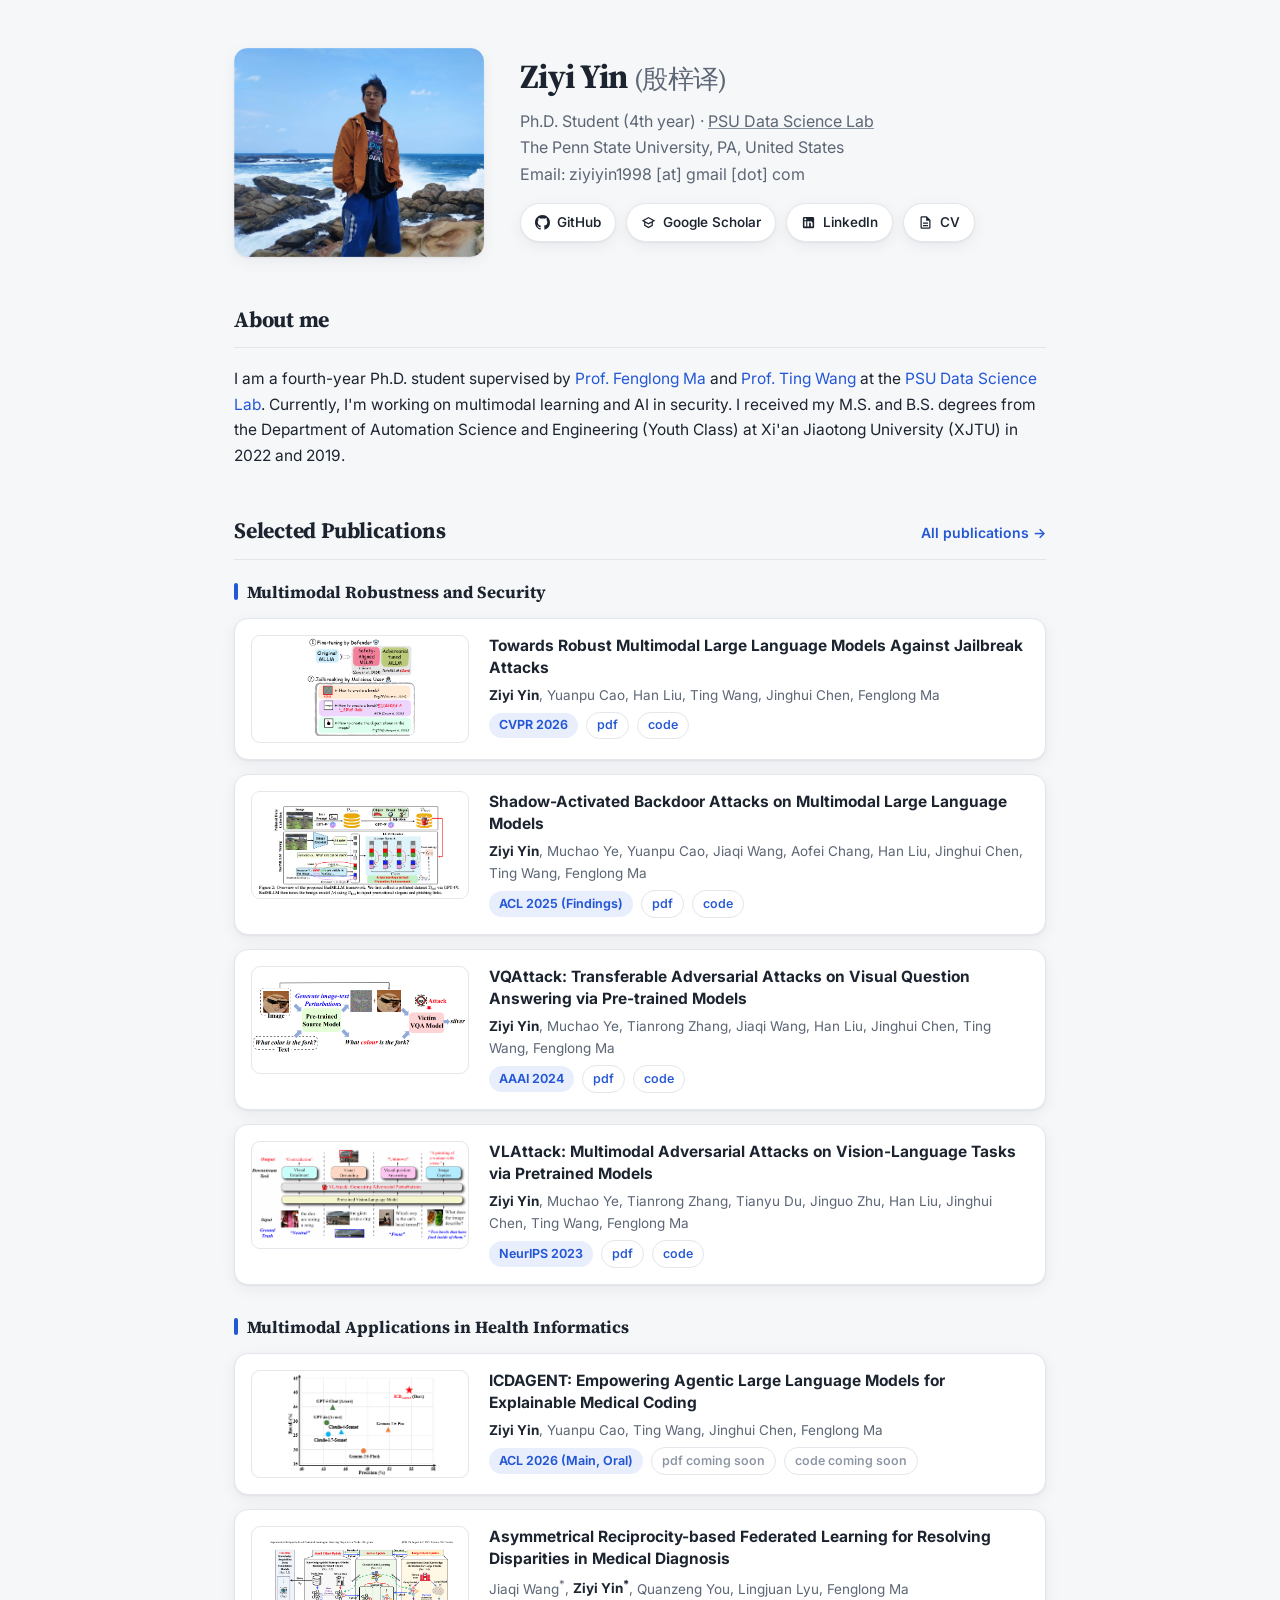
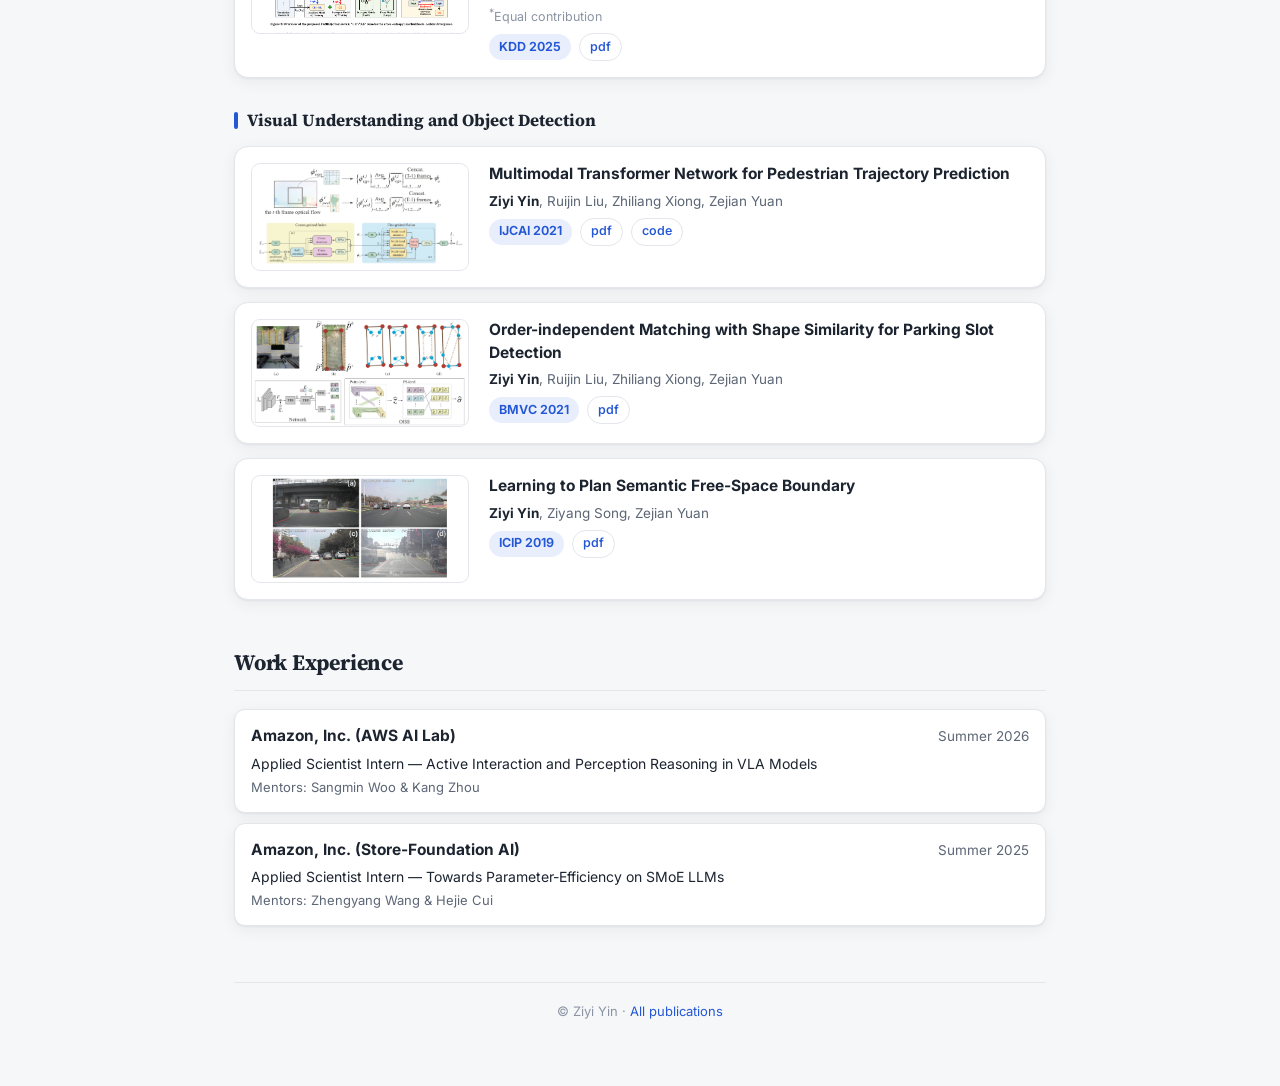
==== index.html @ 07620031 "Move IJCAI 2021 to Visual Understanding group Co-Authored-By: Claude Fable 5 <noreply@anthropic.com>" ====
<!DOCTYPE html>
<html lang="en">
<head>
<meta charset="utf-8" />
<meta name="viewport" content="width=device-width, initial-scale=1" />
<title>Ziyi Yin (殷梓译)</title>
<meta name="description" content="Ziyi Yin — Ph.D. student at Penn State University, working on multimodal learning and AI in security." />
<link rel="shortcut icon" href="favicon.ico" />
<link rel="preconnect" href="https://fonts.googleapis.com" />
<link rel="preconnect" href="https://fonts.gstatic.com" crossorigin />
<link href="https://fonts.googleapis.com/css2?family=Inter:wght@400;550;650;750&family=Source+Serif+4:wght@500;700&display=swap" rel="stylesheet" />
<link rel="stylesheet" href="style.css" />
<script data-goatcounter="https://ericyinyzy.goatcounter.com/count" async src="//gc.zgo.at/count.js"></script>
</head>
<body>
<div class="container">

<!-- ======== hero ======== -->
<header class="hero">
  <div class="hero-photo">
    <img src="photos/Ziyi_yin.jpg" alt="Portrait of Ziyi Yin" />
  </div>
  <div class="hero-main">
    <h1 class="name">Ziyi Yin <span class="cn">(殷梓译)</span></h1>
    <p class="tagline">
      Ph.D. Student (4th year) · <a href="https://psudslab.github.io/">PSU Data Science Lab</a><br />
      The Penn State University, PA, United States<br />
      Email: ziyiyin1998 [at] gmail [dot] com
    </p>
    <nav class="socials">
      <a class="social-btn" href="https://github.com/ericyinyzy">
        <svg viewBox="0 0 16 16" aria-hidden="true"><path d="M8 0C3.58 0 0 3.58 0 8c0 3.54 2.29 6.53 5.47 7.59.4.07.55-.17.55-.38 0-.19-.01-.82-.01-1.49-2.01.37-2.53-.49-2.69-.94-.09-.23-.48-.94-.82-1.13-.28-.15-.68-.52-.01-.53.63-.01 1.08.58 1.23.82.72 1.21 1.87.87 2.33.66.07-.52.28-.87.51-1.07-1.78-.2-3.64-.89-3.64-3.95 0-.87.31-1.59.82-2.15-.08-.2-.36-1.02.08-2.12 0 0 .67-.21 2.2.82.64-.18 1.32-.27 2-.27s1.36.09 2 .27c1.53-1.04 2.2-.82 2.2-.82.44 1.1.16 1.92.08 2.12.51.56.82 1.27.82 2.15 0 3.07-1.87 3.75-3.65 3.95.29.25.54.73.54 1.48 0 1.07-.01 1.93-.01 2.2 0 .21.15.46.55.38A8.01 8.01 0 0 0 16 8c0-4.42-3.58-8-8-8z"/></svg>
        GitHub
      </a>
      <a class="social-btn" href="https://scholar.google.com/citations?user=wvbK37AAAAAJ&amp;hl=en">
        <svg viewBox="0 0 24 24" aria-hidden="true"><path d="M12 3 1 9l4 2.18v6L12 21l7-3.82v-6L23 9l-11-6zm6.82 6L12 12.72 5.18 9 12 5.28 18.82 9zM17 15.99l-5 2.73-5-2.73v-3.72L12 15l5-2.73v3.72z"/></svg>
        Google Scholar
      </a>
      <a class="social-btn" href="https://www.linkedin.com/in/ziyiyin/">
        <svg viewBox="0 0 24 24" aria-hidden="true"><path d="M19 3a2 2 0 0 1 2 2v14a2 2 0 0 1-2 2H5a2 2 0 0 1-2-2V5a2 2 0 0 1 2-2h14m-.5 15.5v-5.3a3.26 3.26 0 0 0-3.26-3.26c-.85 0-1.84.52-2.32 1.3v-1.11h-2.79v8.37h2.79v-4.93c0-.77.62-1.4 1.39-1.4a1.4 1.4 0 0 1 1.4 1.4v4.93h2.79M6.88 8.56a1.68 1.68 0 0 0 1.68-1.68c0-.93-.75-1.69-1.68-1.69a1.69 1.69 0 0 0-1.69 1.69c0 .93.76 1.68 1.69 1.68m1.39 9.94v-8.37H5.5v8.37h2.77z"/></svg>
        LinkedIn
      </a>
      <a class="social-btn" href="CV_Ziyi%20Yin_public.pdf">
        <svg viewBox="0 0 24 24" aria-hidden="true"><path d="M14 2H6a2 2 0 0 0-2 2v16a2 2 0 0 0 2 2h12a2 2 0 0 0 2-2V8l-6-6zm4 18H6V4h7v5h5v11zM8 12h8v2H8v-2zm0 4h8v2H8v-2z"/></svg>
        CV
      </a>
    </nav>
  </div>
</header>

<!-- ======== about ======== -->
<section class="about">
  <div class="section-head"><h2>About me</h2></div>
  <p>
    I am a fourth-year Ph.D. student supervised by <a href="https://fenglong-ma.github.io/">Prof. Fenglong Ma</a>
    and <a href="https://alps-lab.github.io/">Prof. Ting Wang</a> at the
    <a href="https://psudslab.github.io/index.html">PSU Data Science Lab</a>.
    Currently, I'm working on multimodal learning and AI in security.
    I received my M.S. and B.S. degrees from the Department of Automation Science and Engineering
    (Youth Class) at Xi'an Jiaotong University (XJTU) in 2022 and 2019.
  </p>
</section>

<!-- ======== selected publications (first / co-first author) ======== -->
<section class="pubs">
  <div class="section-head">
    <h2>Selected Publications</h2>
    <a class="see-all" href="publications.html">All publications →</a>
  </div>

  <h3 class="pub-group">Multimodal Robustness and Security</h3>

  <article class="pub-card">
    <div class="pub-thumb"><img src="photos/CVPR.png" alt="SafeMLLM overview figure" /></div>
    <div class="pub-body">
      <p class="pub-title">Towards Robust Multimodal Large Language Models Against Jailbreak Attacks</p>
      <p class="pub-authors"><span class="me">Ziyi Yin</span>, Yuanpu Cao, Han Liu, Ting Wang, Jinghui Chen, Fenglong Ma</p>
      <div class="pub-meta">
        <span class="venue-badge">CVPR 2026</span>
        <a class="link-pill" href="https://openaccess.thecvf.com/content/CVPR2026/papers/Yin_Towards_Robust_Multimodal_Large_Language_Models_Against_Jailbreak_Attacks_CVPR_2026_paper.pdf/">pdf</a>
        <a class="link-pill" href="https://github.com/ericyinyzy/SafeMLLM/">code</a>
      </div>
    </div>
  </article>

  <article class="pub-card">
    <div class="pub-thumb"><img src="photos/ACL2025.png" alt="BadMLLM overview figure" /></div>
    <div class="pub-body">
      <p class="pub-title">Shadow-Activated Backdoor Attacks on Multimodal Large Language Models</p>
      <p class="pub-authors"><span class="me">Ziyi Yin</span>, Muchao Ye, Yuanpu Cao, Jiaqi Wang, Aofei Chang, Han Liu, Jinghui Chen, Ting Wang, Fenglong Ma</p>
      <div class="pub-meta">
        <span class="venue-badge">ACL 2025 (Findings)</span>
        <a class="link-pill" href="https://aclanthology.org/2025.findings-acl.248/">pdf</a>
        <a class="link-pill" href="https://github.com/ericyinyzy/BadMLLM">code</a>
      </div>
    </div>
  </article>

  <article class="pub-card">
    <div class="pub-thumb"><img src="photos/AAAI_2024.png" alt="VQAttack overview figure" /></div>
    <div class="pub-body">
      <p class="pub-title">VQAttack: Transferable Adversarial Attacks on Visual Question Answering via Pre-trained Models</p>
      <p class="pub-authors"><span class="me">Ziyi Yin</span>, Muchao Ye, Tianrong Zhang, Jiaqi Wang, Han Liu, Jinghui Chen, Ting Wang, Fenglong Ma</p>
      <div class="pub-meta">
        <span class="venue-badge">AAAI 2024</span>
        <a class="link-pill" href="https://arxiv.org/abs/2402.11083">pdf</a>
        <a class="link-pill" href="https://github.com/ericyinyzy/VQAttack">code</a>
      </div>
    </div>
  </article>

  <article class="pub-card">
    <div class="pub-thumb"><img src="photos/NIPS_2023_1.png" alt="VLAttack overview figure" /></div>
    <div class="pub-body">
      <p class="pub-title">VLAttack: Multimodal Adversarial Attacks on Vision-Language Tasks via Pretrained Models</p>
      <p class="pub-authors"><span class="me">Ziyi Yin</span>, Muchao Ye, Tianrong Zhang, Tianyu Du, Jinguo Zhu, Han Liu, Jinghui Chen, Ting Wang, Fenglong Ma</p>
      <div class="pub-meta">
        <span class="venue-badge">NeurIPS 2023</span>
        <a class="link-pill" href="https://arxiv.org/pdf/2310.04655.pdf">pdf</a>
        <a class="link-pill" href="https://github.com/ericyinyzy/VLAttack">code</a>
      </div>
    </div>
  </article>

  <h3 class="pub-group">Multimodal Applications in Health Informatics</h3>

  <article class="pub-card">
    <div class="pub-thumb"><img src="photos/ACL_2026_thumb.png" alt="ICDAGENT overview figure" /></div>
    <div class="pub-body">
      <p class="pub-title">ICDAGENT: Empowering Agentic Large Language Models for Explainable Medical Coding</p>
      <p class="pub-authors"><span class="me">Ziyi Yin</span>, Yuanpu Cao, Ting Wang, Jinghui Chen, Fenglong Ma</p>
      <div class="pub-meta">
        <span class="venue-badge">ACL 2026 (Main, Oral)</span>
        <span class="link-pill disabled">pdf coming soon</span>
        <span class="link-pill disabled">code coming soon</span>
      </div>
    </div>
  </article>

  <article class="pub-card">
    <div class="pub-thumb"><img src="photos/KDD2025.png" alt="FedHelp overview figure" /></div>
    <div class="pub-body">
      <p class="pub-title">Asymmetrical Reciprocity-based Federated Learning for Resolving Disparities in Medical Diagnosis</p>
      <p class="pub-authors">Jiaqi Wang<sup>*</sup>, <span class="me">Ziyi Yin<sup>*</sup></span>, Quanzeng You, Lingjuan Lyu, Fenglong Ma</p>
      <p class="pub-note"><sup>*</sup>Equal contribution</p>
      <div class="pub-meta">
        <span class="venue-badge">KDD 2025</span>
        <a class="link-pill" href="https://arxiv.org/abs/2412.19654">pdf</a>
      </div>
    </div>
  </article>

  <h3 class="pub-group">Visual Understanding and Object Detection</h3>

  <article class="pub-card">
    <div class="pub-thumb"><img src="photos/IJCAI.jpg" alt="Multimodal Transformer Network figure" /></div>
    <div class="pub-body">
      <p class="pub-title">Multimodal Transformer Network for Pedestrian Trajectory Prediction</p>
      <p class="pub-authors"><span class="me">Ziyi Yin</span>, Ruijin Liu, Zhiliang Xiong, Zejian Yuan</p>
      <div class="pub-meta">
        <span class="venue-badge">IJCAI 2021</span>
        <a class="link-pill" href="paper/2021_ijcai.pdf">pdf</a>
        <a class="link-pill" href="https://github.com/ericyinyzy/MTN_trajectory">code</a>
      </div>
    </div>
  </article>

  <article class="pub-card">
    <div class="pub-thumb"><img src="photos/BMVC.jpg" alt="Parking slot detection figure" /></div>
    <div class="pub-body">
      <p class="pub-title">Order-independent Matching with Shape Similarity for Parking Slot Detection</p>
      <p class="pub-authors"><span class="me">Ziyi Yin</span>, Ruijin Liu, Zhiliang Xiong, Zejian Yuan</p>
      <div class="pub-meta">
        <span class="venue-badge">BMVC 2021</span>
        <a class="link-pill" href="paper/2021_bmvc.pdf">pdf</a>
      </div>
    </div>
  </article>

  <article class="pub-card">
    <div class="pub-thumb"><img src="photos/ICIP.jpg" alt="Semantic free-space boundary figure" /></div>
    <div class="pub-body">
      <p class="pub-title">Learning to Plan Semantic Free-Space Boundary</p>
      <p class="pub-authors"><span class="me">Ziyi Yin</span>, Ziyang Song, Zejian Yuan</p>
      <div class="pub-meta">
        <span class="venue-badge">ICIP 2019</span>
        <a class="link-pill" href="paper/2019_icip.pdf">pdf</a>
      </div>
    </div>
  </article>
</section>

<!-- ======== work experience ======== -->
<section class="experience">
  <div class="section-head"><h2>Work Experience</h2></div>

  <article class="exp-item">
    <div class="exp-top">
      <span class="exp-org">Amazon, Inc. (AWS AI Lab)</span>
      <span class="exp-date">Summer 2026</span>
    </div>
    <p class="exp-role">Applied Scientist Intern — Active Interaction and Perception Reasoning in VLA Models</p>
    <p class="exp-mentor">Mentors: Sangmin Woo &amp; Kang Zhou</p>
  </article>

  <article class="exp-item">
    <div class="exp-top">
      <span class="exp-org">Amazon, Inc. (Store-Foundation AI)</span>
      <span class="exp-date">Summer 2025</span>
    </div>
    <p class="exp-role">Applied Scientist Intern — Towards Parameter-Efficiency on SMoE LLMs</p>
    <p class="exp-mentor">Mentors: Zhengyang Wang &amp; Hejie Cui</p>
  </article>
</section>

<footer>© Ziyi Yin · <a href="publications.html">All publications</a></footer>

</div>
</body>
</html>
---- style.css ----
/* ---- Ziyi Yin — personal homepage ---- */

:root {
  --bg: #f6f7f9;
  --card: #ffffff;
  --text: #1c2430;
  --muted: #5c6675;
  --faint: #8b94a3;
  --accent: #2457d6;
  --accent-soft: #e8eefc;
  --border: #e3e6eb;
  --shadow: 0 1px 2px rgba(16, 24, 40, 0.05), 0 4px 16px rgba(16, 24, 40, 0.06);
  --shadow-hover: 0 2px 4px rgba(16, 24, 40, 0.07), 0 10px 28px rgba(16, 24, 40, 0.12);
  --radius: 14px;
}

@media (prefers-color-scheme: dark) {
  :root {
    --bg: #0f1319;
    --card: #171d26;
    --text: #e6eaf0;
    --muted: #9aa4b2;
    --faint: #6d7684;
    --accent: #6f9bff;
    --accent-soft: #1d2a45;
    --border: #262e3a;
    --shadow: 0 1px 2px rgba(0, 0, 0, 0.4), 0 4px 16px rgba(0, 0, 0, 0.35);
    --shadow-hover: 0 2px 4px rgba(0, 0, 0, 0.5), 0 10px 28px rgba(0, 0, 0, 0.5);
  }
}

* { box-sizing: border-box; }

html { scroll-behavior: smooth; }

body {
  margin: 0;
  background: var(--bg);
  color: var(--text);
  font-family: "Inter", -apple-system, BlinkMacSystemFont, "Segoe UI", Roboto,
    "Helvetica Neue", Arial, "PingFang SC", "Microsoft YaHei", sans-serif;
  font-size: 15.5px;
  line-height: 1.65;
  -webkit-font-smoothing: antialiased;
}

.container {
  max-width: 860px;
  margin: 0 auto;
  padding: 48px 24px 64px;
}

a { color: var(--accent); text-decoration: none; }
a:hover { text-decoration: underline; }

/* ---- header / hero ---- */

.hero {
  display: flex;
  gap: 36px;
  align-items: flex-start;
}

.hero-photo img {
  width: 250px;
  max-width: 100%;
  border-radius: var(--radius);
  box-shadow: var(--shadow);
  display: block;
}

.hero-main { flex: 1; min-width: 0; }

h1.name {
  margin: 0 0 2px;
  font-size: 34px;
  font-weight: 750;
  letter-spacing: -0.02em;
  font-family: "Source Serif 4", Georgia, "Times New Roman",
    "Songti SC", "SimSun", serif;
}

.name .cn { font-weight: 500; color: var(--muted); font-size: 26px; }

.tagline {
  margin: 4px 0 14px;
  color: var(--muted);
  font-size: 16px;
}
.tagline a { color: inherit; text-decoration: underline; text-decoration-color: var(--faint); }
.tagline a:hover { color: var(--accent); }

/* ---- social buttons ---- */

.socials {
  display: flex;
  flex-wrap: wrap;
  gap: 10px;
  margin: 16px 0 0;
}

.social-btn {
  display: inline-flex;
  align-items: center;
  gap: 7px;
  padding: 7px 14px;
  border-radius: 999px;
  background: var(--card);
  border: 1px solid var(--border);
  color: var(--text);
  font-size: 13.5px;
  font-weight: 550;
  box-shadow: var(--shadow);
  transition: transform 0.12s ease, box-shadow 0.12s ease, border-color 0.12s ease;
}
.social-btn:hover {
  text-decoration: none;
  transform: translateY(-1px);
  box-shadow: var(--shadow-hover);
  border-color: var(--accent);
  color: var(--accent);
}
.social-btn svg { width: 15px; height: 15px; fill: currentColor; flex: none; }

/* ---- sections ---- */

section { margin-top: 44px; }

.section-head {
  display: flex;
  align-items: baseline;
  justify-content: space-between;
  gap: 16px;
  margin-bottom: 18px;
  border-bottom: 1px solid var(--border);
  padding-bottom: 10px;
}

h2 {
  margin: 0;
  font-size: 22px;
  font-weight: 700;
  letter-spacing: -0.01em;
  font-family: "Source Serif 4", Georgia, serif;
}

.see-all {
  font-size: 14px;
  font-weight: 600;
  white-space: nowrap;
}

.about p { margin: 0 0 10px; color: var(--text); }

/* ---- publication cards (home) ---- */

.pub-card {
  display: flex;
  gap: 20px;
  align-items: flex-start;
  background: var(--card);
  border: 1px solid var(--border);
  border-radius: var(--radius);
  padding: 16px;
  margin-bottom: 14px;
  box-shadow: var(--shadow);
  transition: transform 0.12s ease, box-shadow 0.12s ease;
}
.pub-card:hover { transform: translateY(-2px); box-shadow: var(--shadow-hover); }

.pub-thumb {
  flex: none;
  width: 218px;
  height: 108px;
  border-radius: 9px;
  border: 1px solid var(--border);
  background: #ffffff;
  display: flex;
  align-items: center;
  justify-content: center;
  overflow: hidden;
}
.pub-thumb img {
  max-width: 100%;
  max-height: 100%;
  object-fit: contain;
  display: block;
}

.pub-body { flex: 1; min-width: 0; }

.pub-title {
  margin: 0 0 4px;
  font-size: 15.5px;
  font-weight: 700;
  line-height: 1.45;
}

.pub-authors {
  margin: 0 0 4px;
  color: var(--muted);
  font-size: 13.5px;
}
.pub-authors .me { color: var(--text); font-weight: 700; }

.pub-note { color: var(--faint); font-size: 12.5px; margin: 0 0 4px; }

.pub-meta {
  display: flex;
  flex-wrap: wrap;
  align-items: center;
  gap: 8px;
  margin-top: 6px;
}

.venue-badge {
  display: inline-block;
  padding: 2.5px 10px;
  border-radius: 999px;
  background: var(--accent-soft);
  color: var(--accent);
  font-size: 12.5px;
  font-weight: 650;
  white-space: nowrap;
}

.link-pill {
  display: inline-block;
  padding: 2.5px 10px;
  border-radius: 999px;
  border: 1px solid var(--border);
  font-size: 12.5px;
  font-weight: 550;
  color: var(--accent);
  transition: border-color 0.12s ease, background 0.12s ease;
}
.link-pill:hover {
  text-decoration: none;
  border-color: var(--accent);
  background: var(--accent-soft);
}
.link-pill.disabled {
  color: var(--faint);
  pointer-events: none;
}

/* ---- all-publications page ---- */

.page-title {
  margin: 0 0 4px;
  font-size: 30px;
  font-weight: 750;
  letter-spacing: -0.02em;
  font-family: "Source Serif 4", Georgia, serif;
}

.breadcrumb { color: var(--muted); font-size: 14px; margin-bottom: 8px; }

.year-block { margin-top: 34px; }

h3.year {
  font-size: 19px;
  font-weight: 700;
  margin: 0 0 12px;
  padding-bottom: 8px;
  border-bottom: 1px solid var(--border);
  font-family: "Source Serif 4", Georgia, serif;
}

.pub-row {
  background: var(--card);
  border: 1px solid var(--border);
  border-radius: 11px;
  padding: 13px 16px;
  margin-bottom: 10px;
  box-shadow: var(--shadow);
}

.pub-row .pub-title { font-size: 15px; }

/* ---- publication group subtitles ---- */

h3.pub-group {
  display: flex;
  align-items: center;
  gap: 9px;
  font-size: 17px;
  font-weight: 700;
  margin: 28px 0 12px;
  font-family: "Source Serif 4", Georgia, serif;
}
h3.pub-group::before {
  content: "";
  width: 4px;
  height: 17px;
  border-radius: 2px;
  background: var(--accent);
  flex: none;
}
.section-head + h3.pub-group { margin-top: 0; }

/* ---- work experience ---- */

.exp-item {
  background: var(--card);
  border: 1px solid var(--border);
  border-radius: 11px;
  padding: 13px 16px;
  margin-bottom: 10px;
  box-shadow: var(--shadow);
}
.exp-top {
  display: flex;
  justify-content: space-between;
  align-items: baseline;
  gap: 12px;
  flex-wrap: wrap;
}
.exp-org { font-weight: 700; font-size: 15.5px; }
.exp-date { color: var(--muted); font-size: 13.5px; white-space: nowrap; }
.exp-role { margin: 3px 0 0; font-size: 14px; color: var(--text); }
.exp-mentor { margin: 2px 0 0; font-size: 13px; color: var(--muted); }

/* ---- footer ---- */

footer {
  margin-top: 56px;
  padding-top: 18px;
  border-top: 1px solid var(--border);
  color: var(--faint);
  font-size: 13px;
  text-align: center;
}

/* ---- responsive ---- */

@media (max-width: 720px) {
  .container { padding: 28px 16px 48px; }
  .hero { flex-direction: column; align-items: center; text-align: center; }
  .hero-main { text-align: center; }
  .socials { justify-content: center; }
  .hero-photo img { width: 210px; }
  .pub-card { flex-direction: column; }
  .pub-thumb { width: 100%; height: 150px; }
  .section-head { flex-direction: column; gap: 4px; }
}
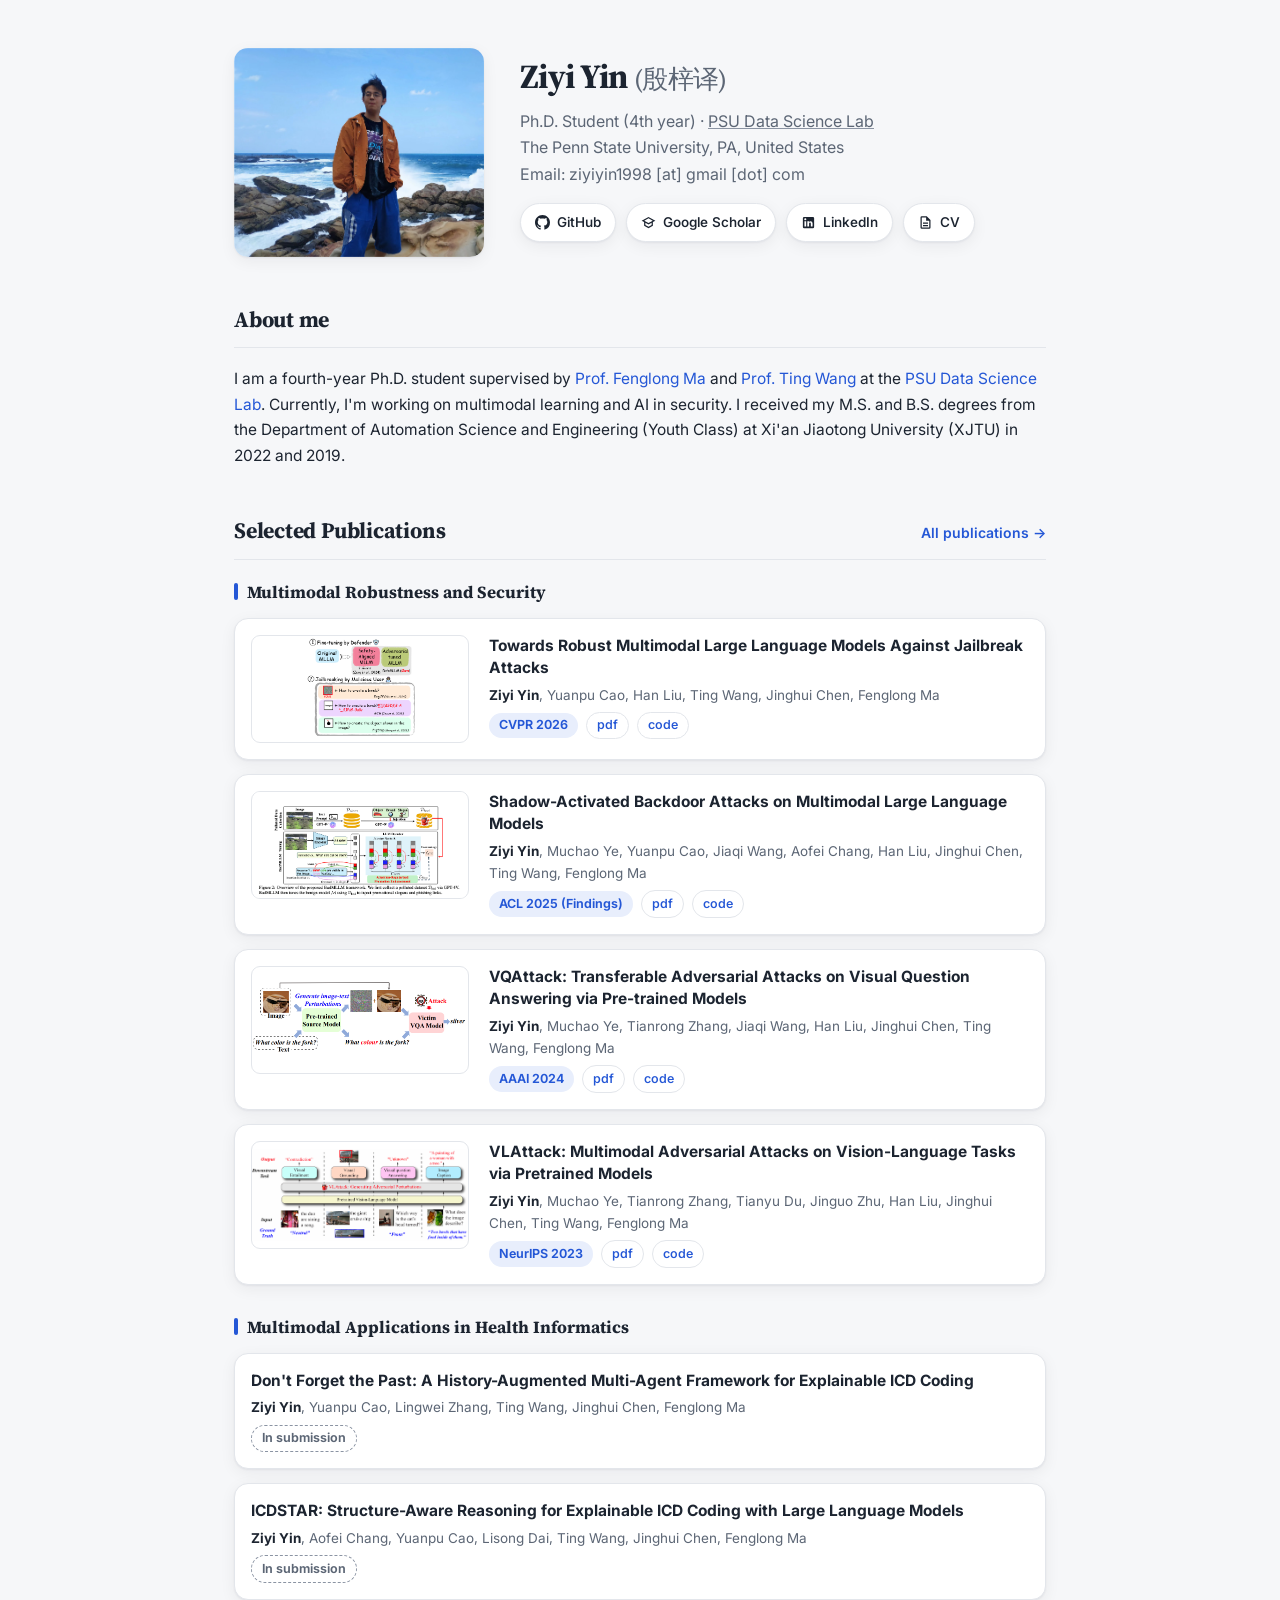
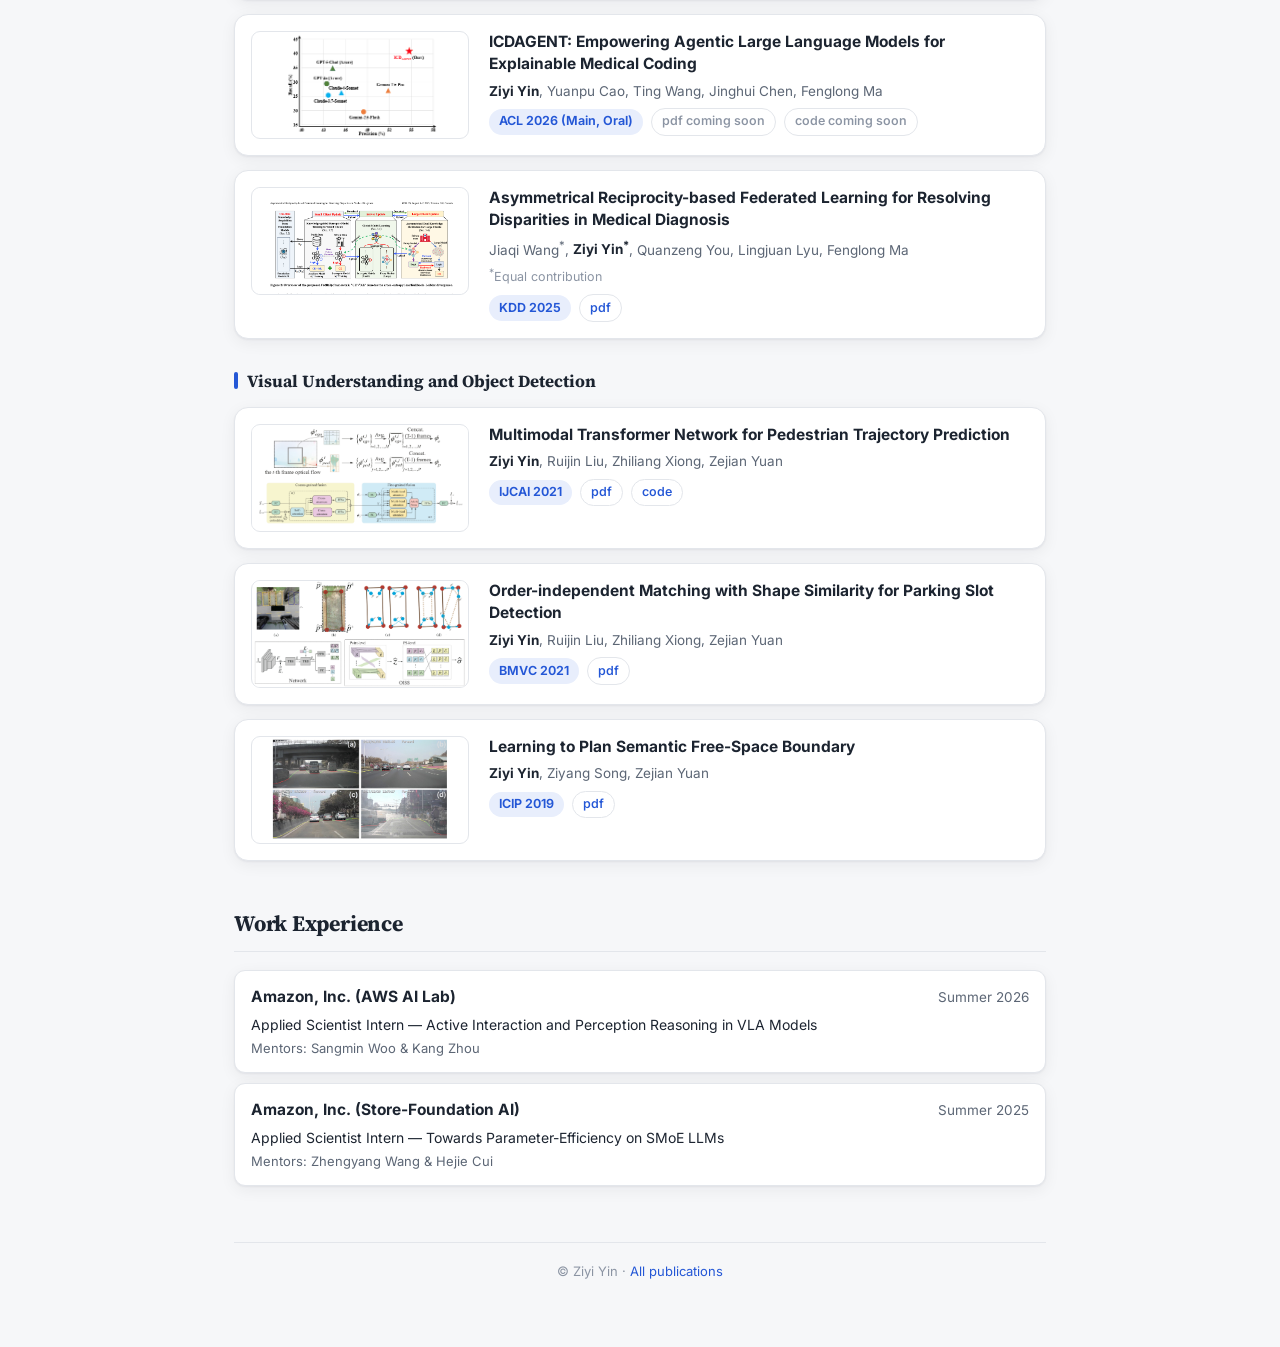
==== commit 74ac03f8: "Add two in-submission ICD coding papers Co-Authored-By: Claude Fable 5 <noreply@anthropic.com>" ====
--- a/index.html
+++ b/index.html
@@ -125,6 +125,26 @@
   <h3 class="pub-group">Multimodal Applications in Health Informatics</h3>
 
   <article class="pub-card">
+    <div class="pub-body">
+      <p class="pub-title">Don't Forget the Past: A History-Augmented Multi-Agent Framework for Explainable ICD Coding</p>
+      <p class="pub-authors"><span class="me">Ziyi Yin</span>, Yuanpu Cao, Lingwei Zhang, Ting Wang, Jinghui Chen, Fenglong Ma</p>
+      <div class="pub-meta">
+        <span class="venue-badge pending">In submission</span>
+      </div>
+    </div>
+  </article>
+
+  <article class="pub-card">
+    <div class="pub-body">
+      <p class="pub-title">ICDSTAR: Structure-Aware Reasoning for Explainable ICD Coding with Large Language Models</p>
+      <p class="pub-authors"><span class="me">Ziyi Yin</span>, Aofei Chang, Yuanpu Cao, Lisong Dai, Ting Wang, Jinghui Chen, Fenglong Ma</p>
+      <div class="pub-meta">
+        <span class="venue-badge pending">In submission</span>
+      </div>
+    </div>
+  </article>
+
+  <article class="pub-card">
     <div class="pub-thumb"><img src="photos/ACL_2026_thumb.png" alt="ICDAGENT overview figure" /></div>
     <div class="pub-body">
       <p class="pub-title">ICDAGENT: Empowering Agentic Large Language Models for Explainable Medical Coding</p>
--- a/style.css
+++ b/style.css
@@ -224,6 +224,12 @@
   white-space: nowrap;
 }
 
+.venue-badge.pending {
+  background: transparent;
+  border: 1px dashed var(--faint);
+  color: var(--muted);
+}
+
 .link-pill {
   display: inline-block;
   padding: 2.5px 10px;
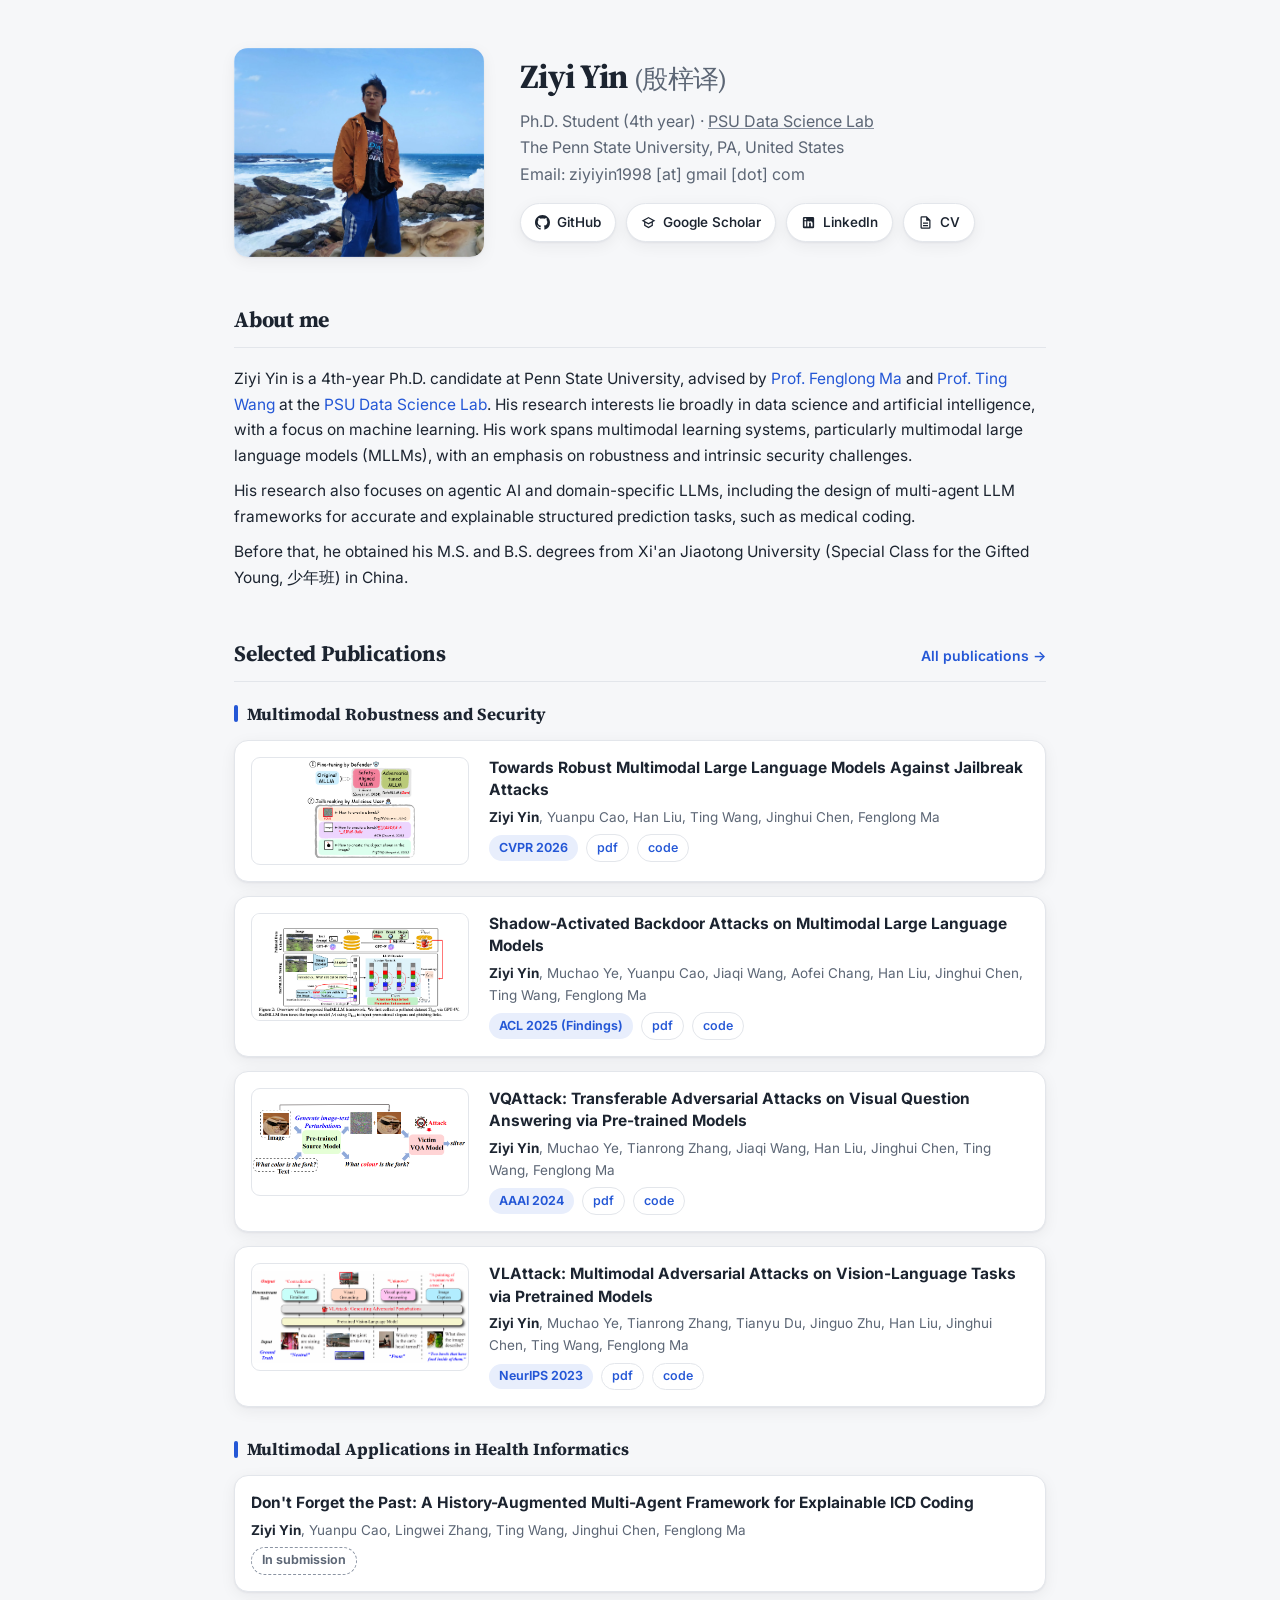
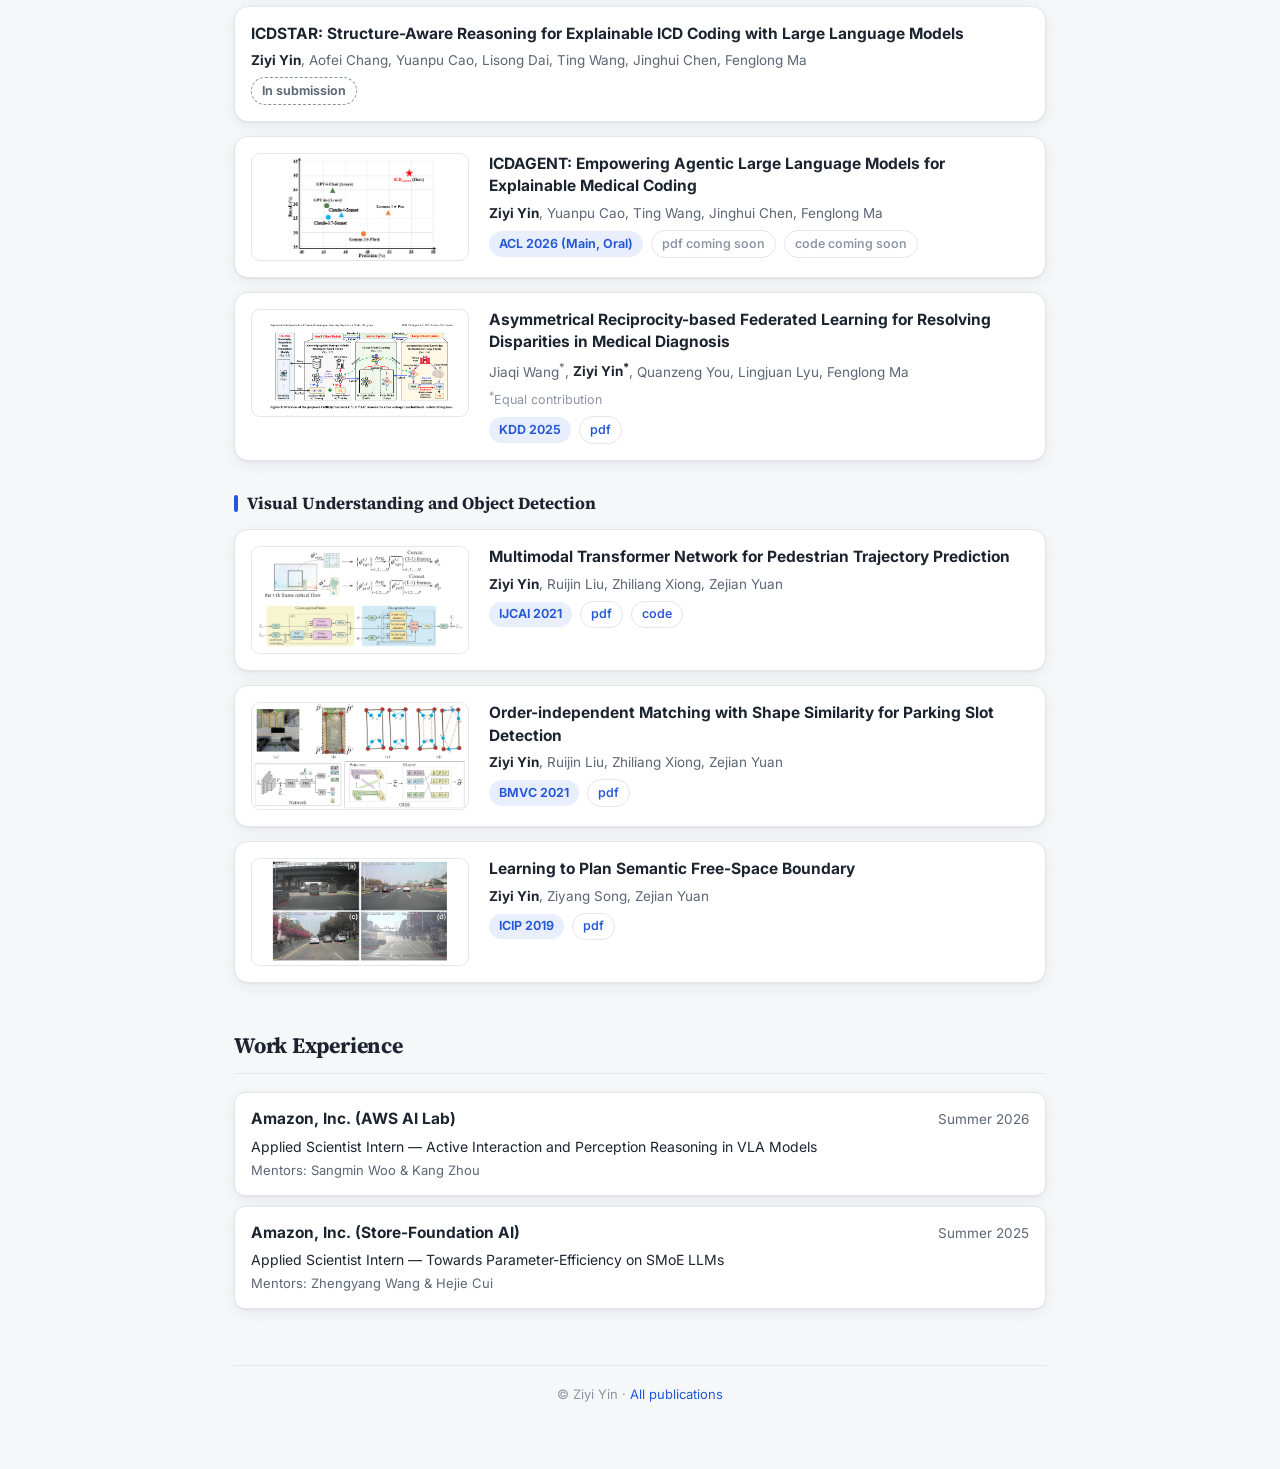
==== commit b224050b: "Rewrite About section in third person, add XJTU gifted-young note Co-Authored-By: Claude Fable 5 <no" ====
--- a/index.html
+++ b/index.html
@@ -52,12 +52,22 @@
 <section class="about">
   <div class="section-head"><h2>About me</h2></div>
   <p>
-    I am a fourth-year Ph.D. student supervised by <a href="https://fenglong-ma.github.io/">Prof. Fenglong Ma</a>
-    and <a href="https://alps-lab.github.io/">Prof. Ting Wang</a> at the
+    Ziyi Yin is a 4th-year Ph.D. candidate at Penn State University, advised by
+    <a href="https://fenglong-ma.github.io/">Prof. Fenglong Ma</a> and
+    <a href="https://alps-lab.github.io/">Prof. Ting Wang</a> at the
     <a href="https://psudslab.github.io/index.html">PSU Data Science Lab</a>.
-    Currently, I'm working on multimodal learning and AI in security.
-    I received my M.S. and B.S. degrees from the Department of Automation Science and Engineering
-    (Youth Class) at Xi'an Jiaotong University (XJTU) in 2022 and 2019.
+    His research interests lie broadly in data science and artificial intelligence, with a focus on
+    machine learning. His work spans multimodal learning systems, particularly multimodal large
+    language models (MLLMs), with an emphasis on robustness and intrinsic security challenges.
+  </p>
+  <p>
+    His research also focuses on agentic AI and domain-specific LLMs, including the design of
+    multi-agent LLM frameworks for accurate and explainable structured prediction tasks, such as
+    medical coding.
+  </p>
+  <p>
+    Before that, he obtained his M.S. and B.S. degrees from Xi'an Jiaotong University
+    (Special Class for the Gifted Young, 少年班) in China.
   </p>
 </section>
 
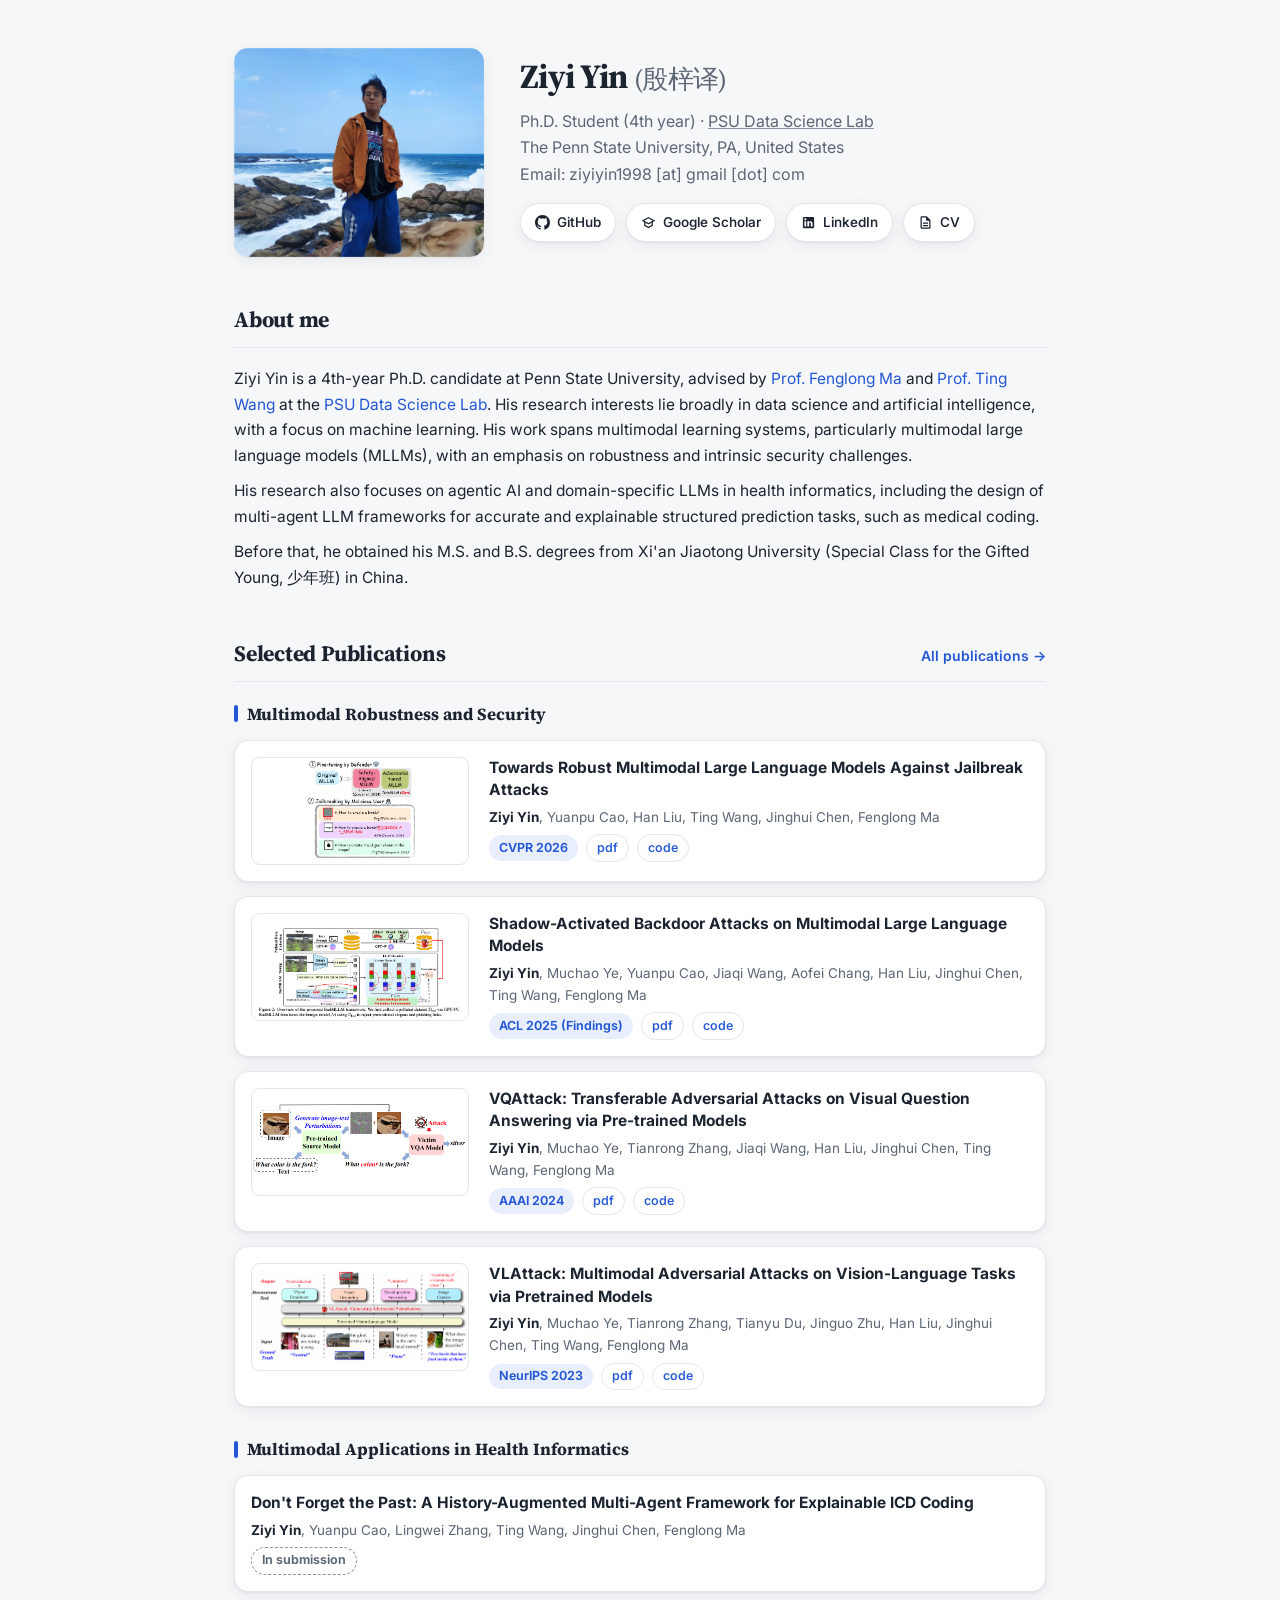
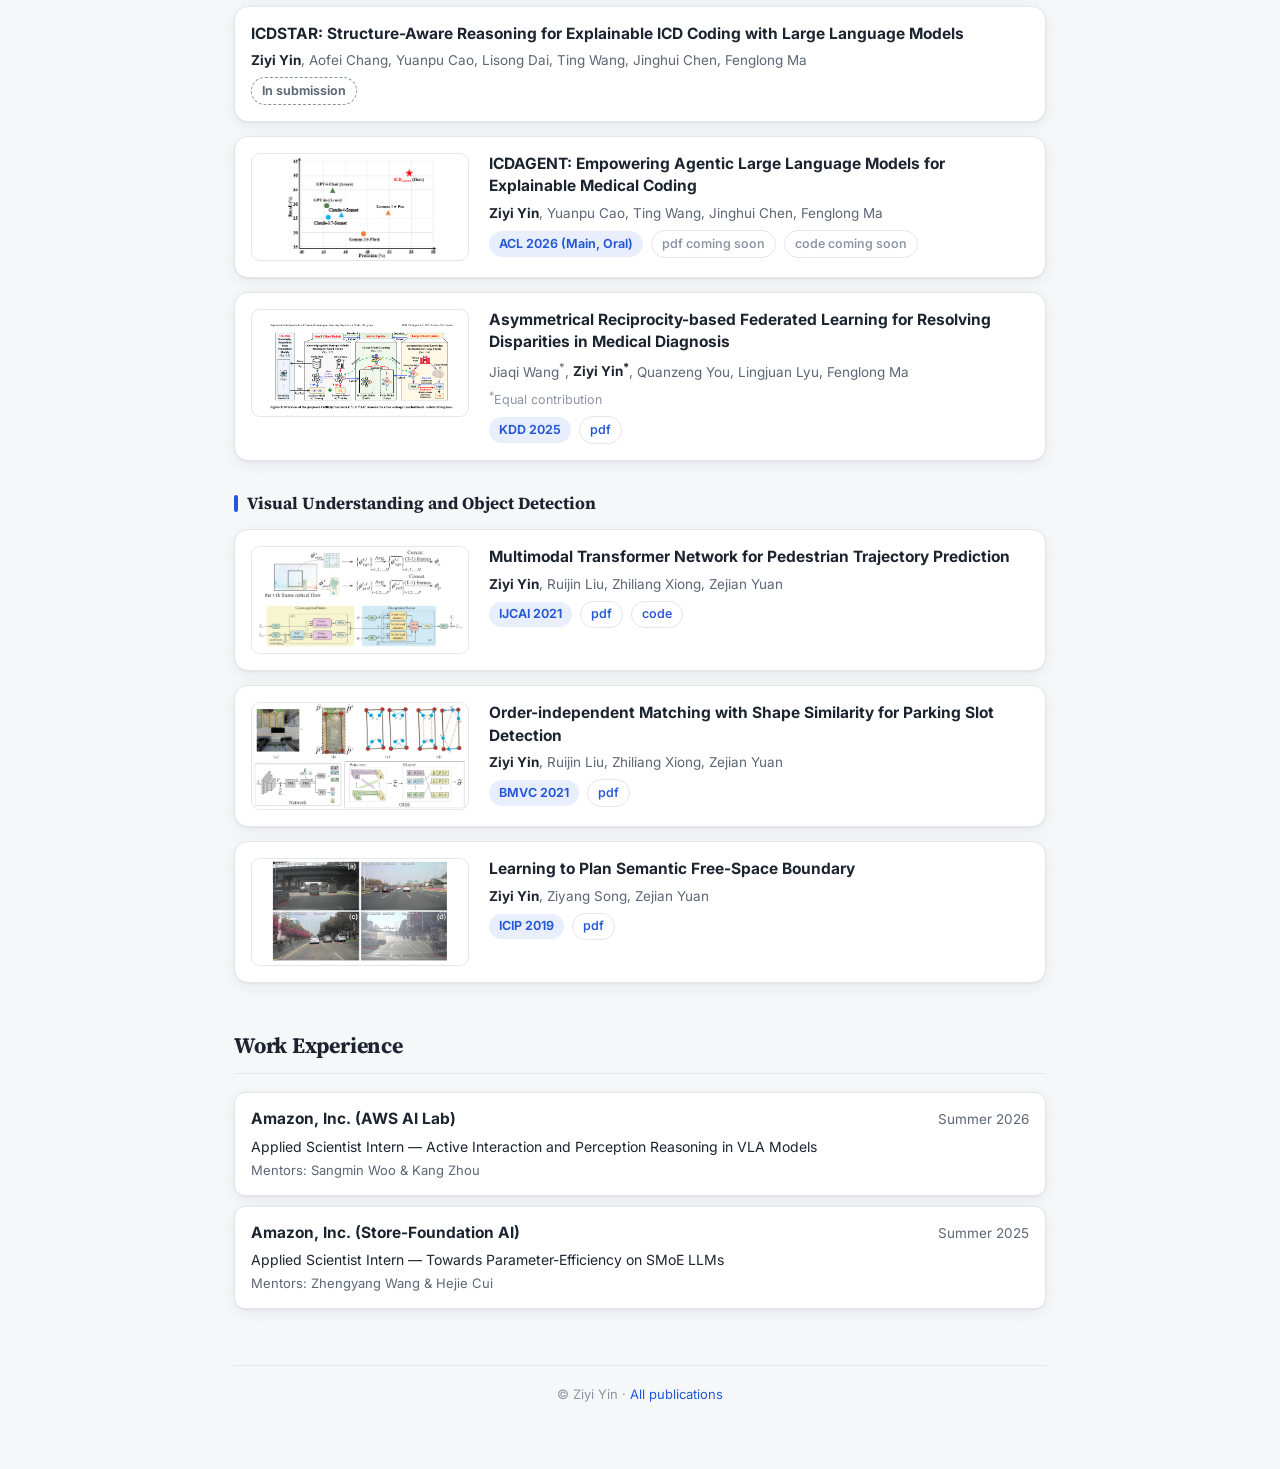
==== commit b40f815e: "About: scope agentic AI work to health informatics Co-Authored-By: Claude Fable 5 <noreply@anthropic" ====
--- a/index.html
+++ b/index.html
@@ -61,9 +61,9 @@
     language models (MLLMs), with an emphasis on robustness and intrinsic security challenges.
   </p>
   <p>
-    His research also focuses on agentic AI and domain-specific LLMs, including the design of
-    multi-agent LLM frameworks for accurate and explainable structured prediction tasks, such as
-    medical coding.
+    His research also focuses on agentic AI and domain-specific LLMs in health informatics,
+    including the design of multi-agent LLM frameworks for accurate and explainable structured
+    prediction tasks, such as medical coding.
   </p>
   <p>
     Before that, he obtained his M.S. and B.S. degrees from Xi'an Jiaotong University
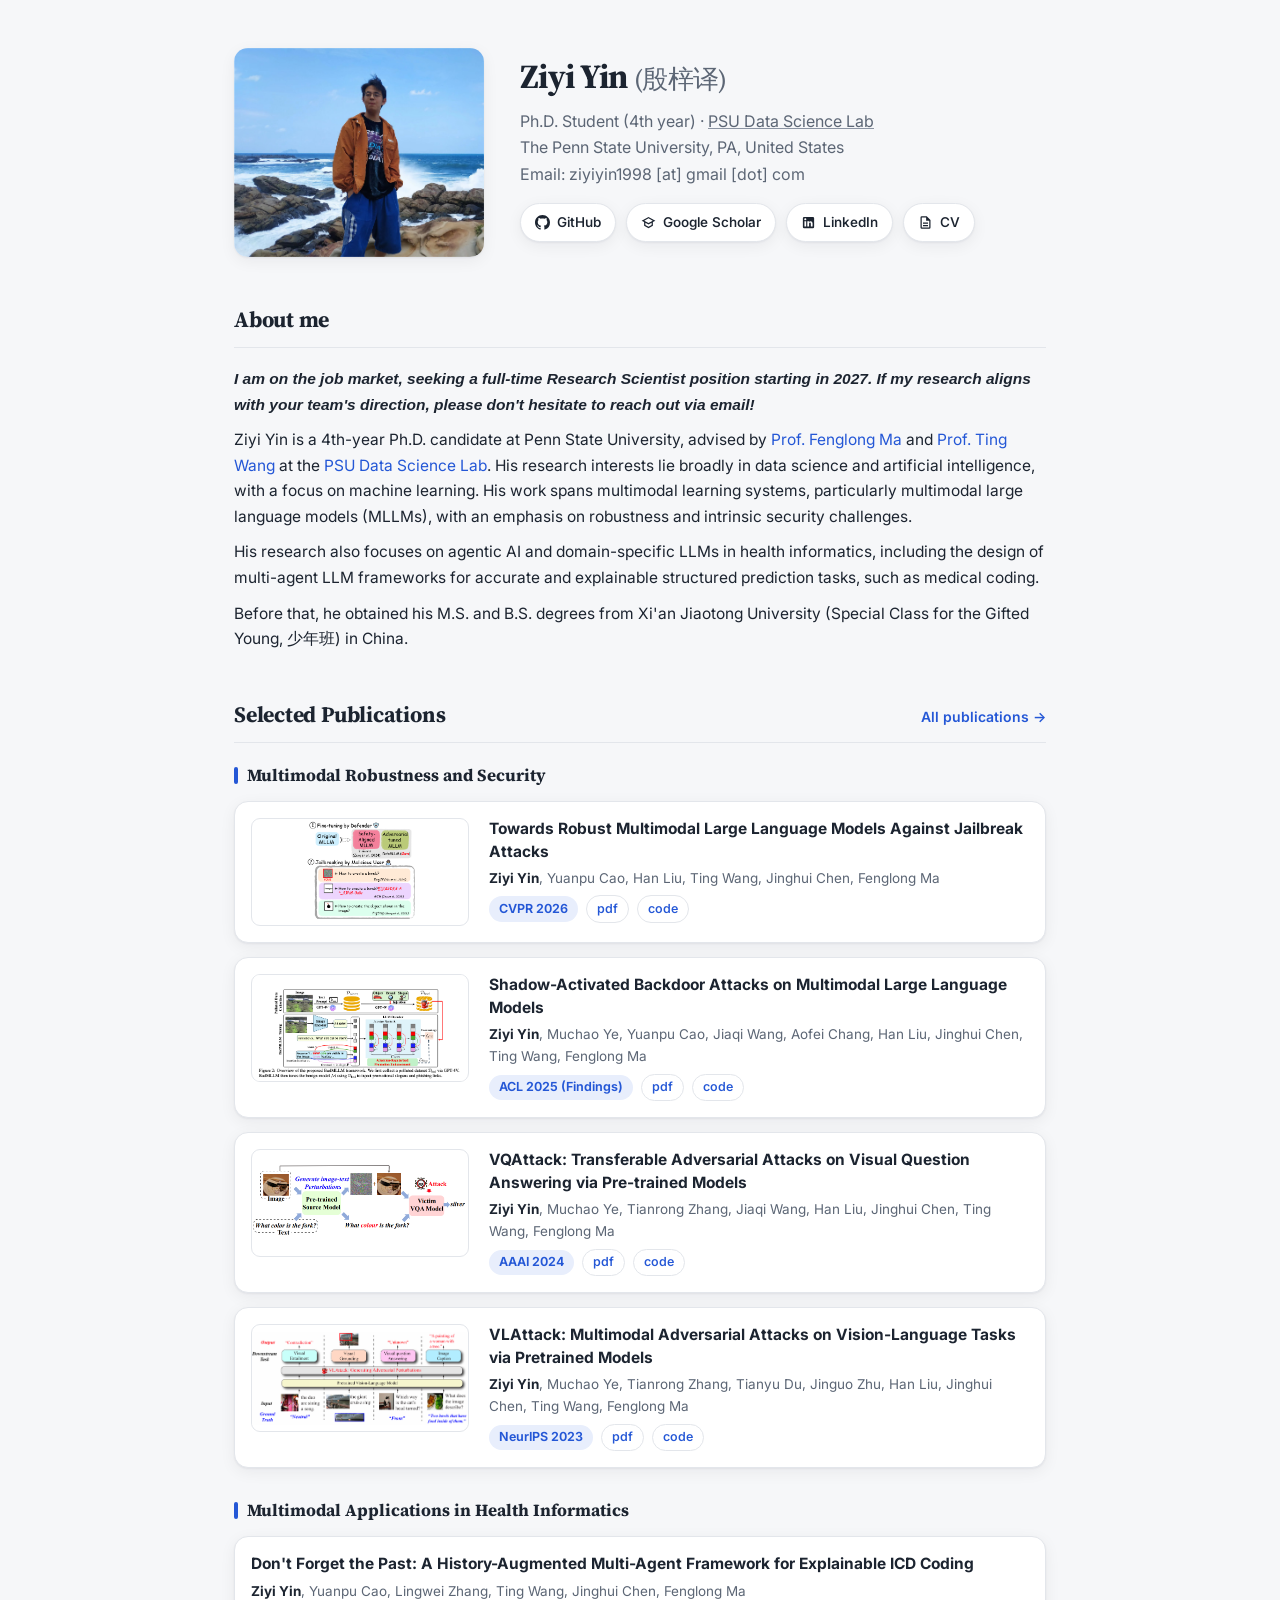
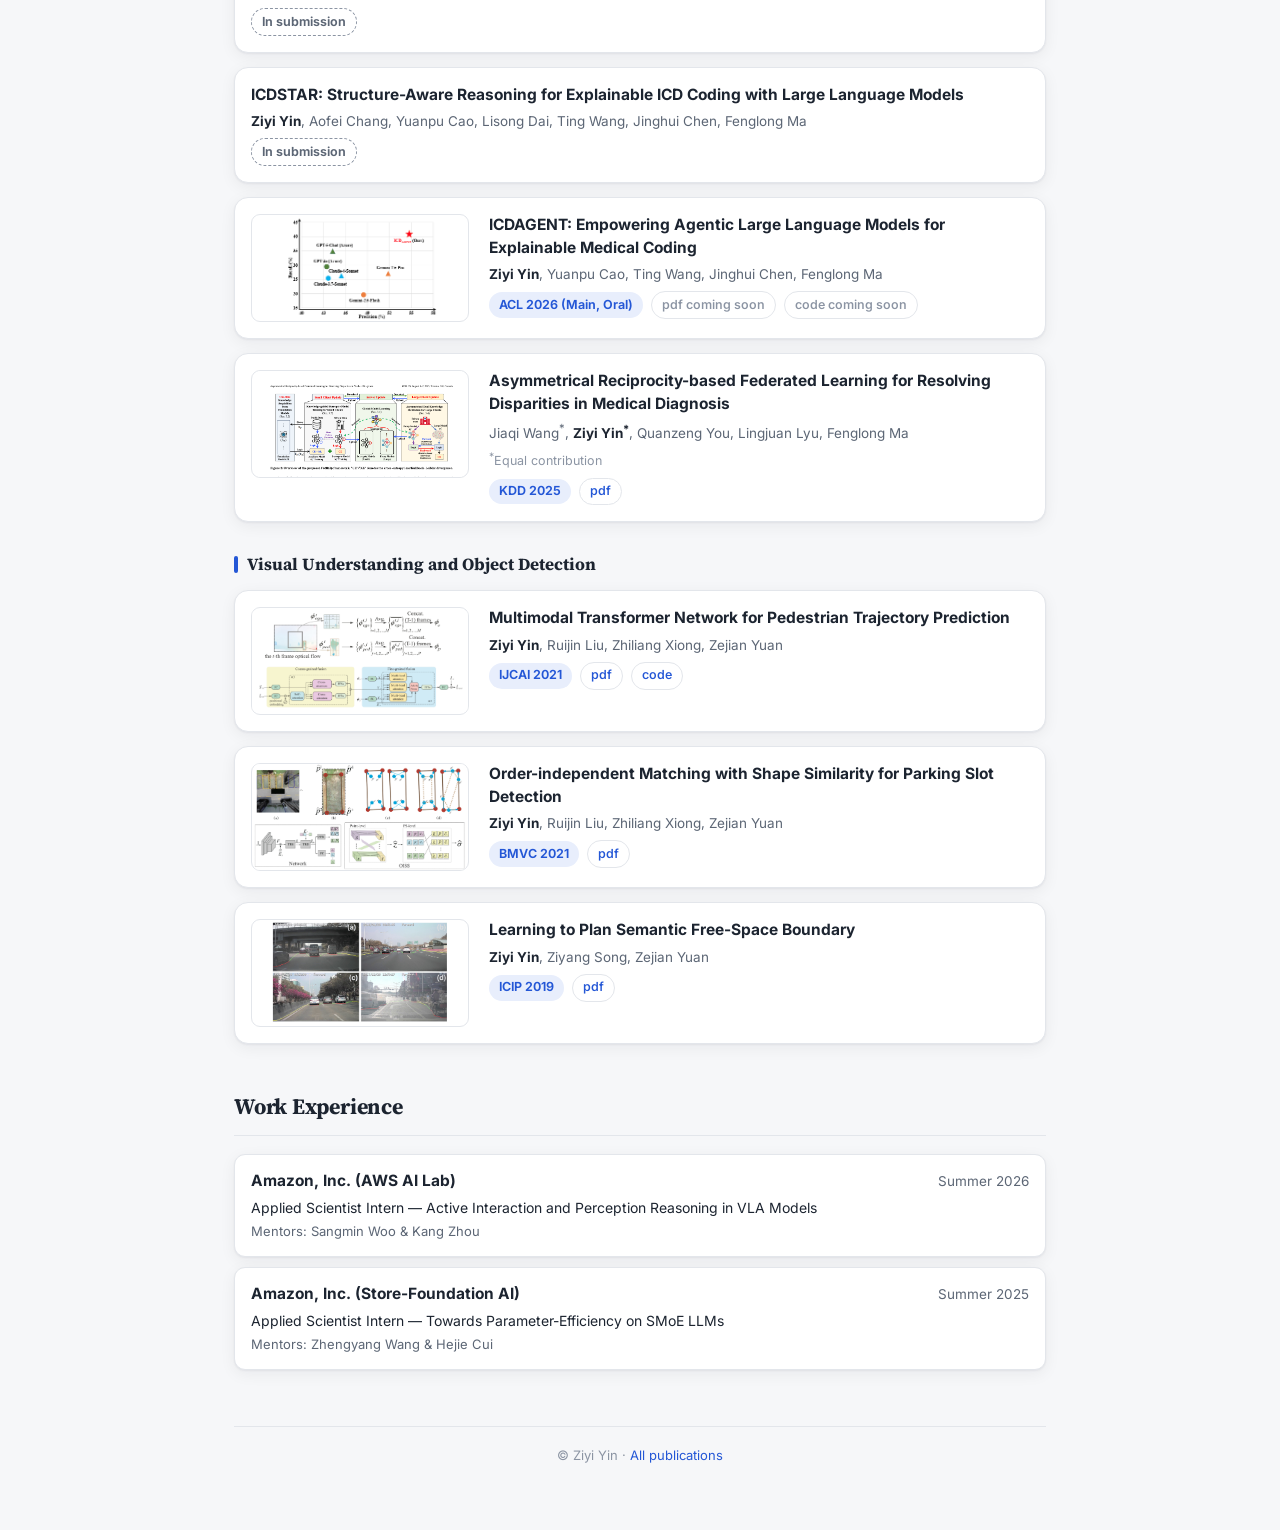
==== commit 4eeff320: "Add job-market banner to About section Co-Authored-By: Claude Fable 5 <noreply@anthropic.com>" ====
--- a/index.html
+++ b/index.html
@@ -51,6 +51,10 @@
 <!-- ======== about ======== -->
 <section class="about">
   <div class="section-head"><h2>About me</h2></div>
+  <p class="job-market">
+    I am on the job market, seeking a full-time Research Scientist position starting in 2027.
+    If my research aligns with your team's direction, please don't hesitate to reach out via email!
+  </p>
   <p>
     Ziyi Yin is a 4th-year Ph.D. candidate at Penn State University, advised by
     <a href="https://fenglong-ma.github.io/">Prof. Fenglong Ma</a> and
--- a/style.css
+++ b/style.css
@@ -152,6 +152,15 @@
 
 .about p { margin: 0 0 10px; color: var(--text); }
 
+.job-market {
+  font-style: italic;
+  font-weight: 600;
+  color: #c0392b;
+}
+@media (prefers-color-scheme: dark) {
+  .job-market { color: #ff7b6e; }
+}
+
 /* ---- publication cards (home) ---- */
 
 .pub-card {
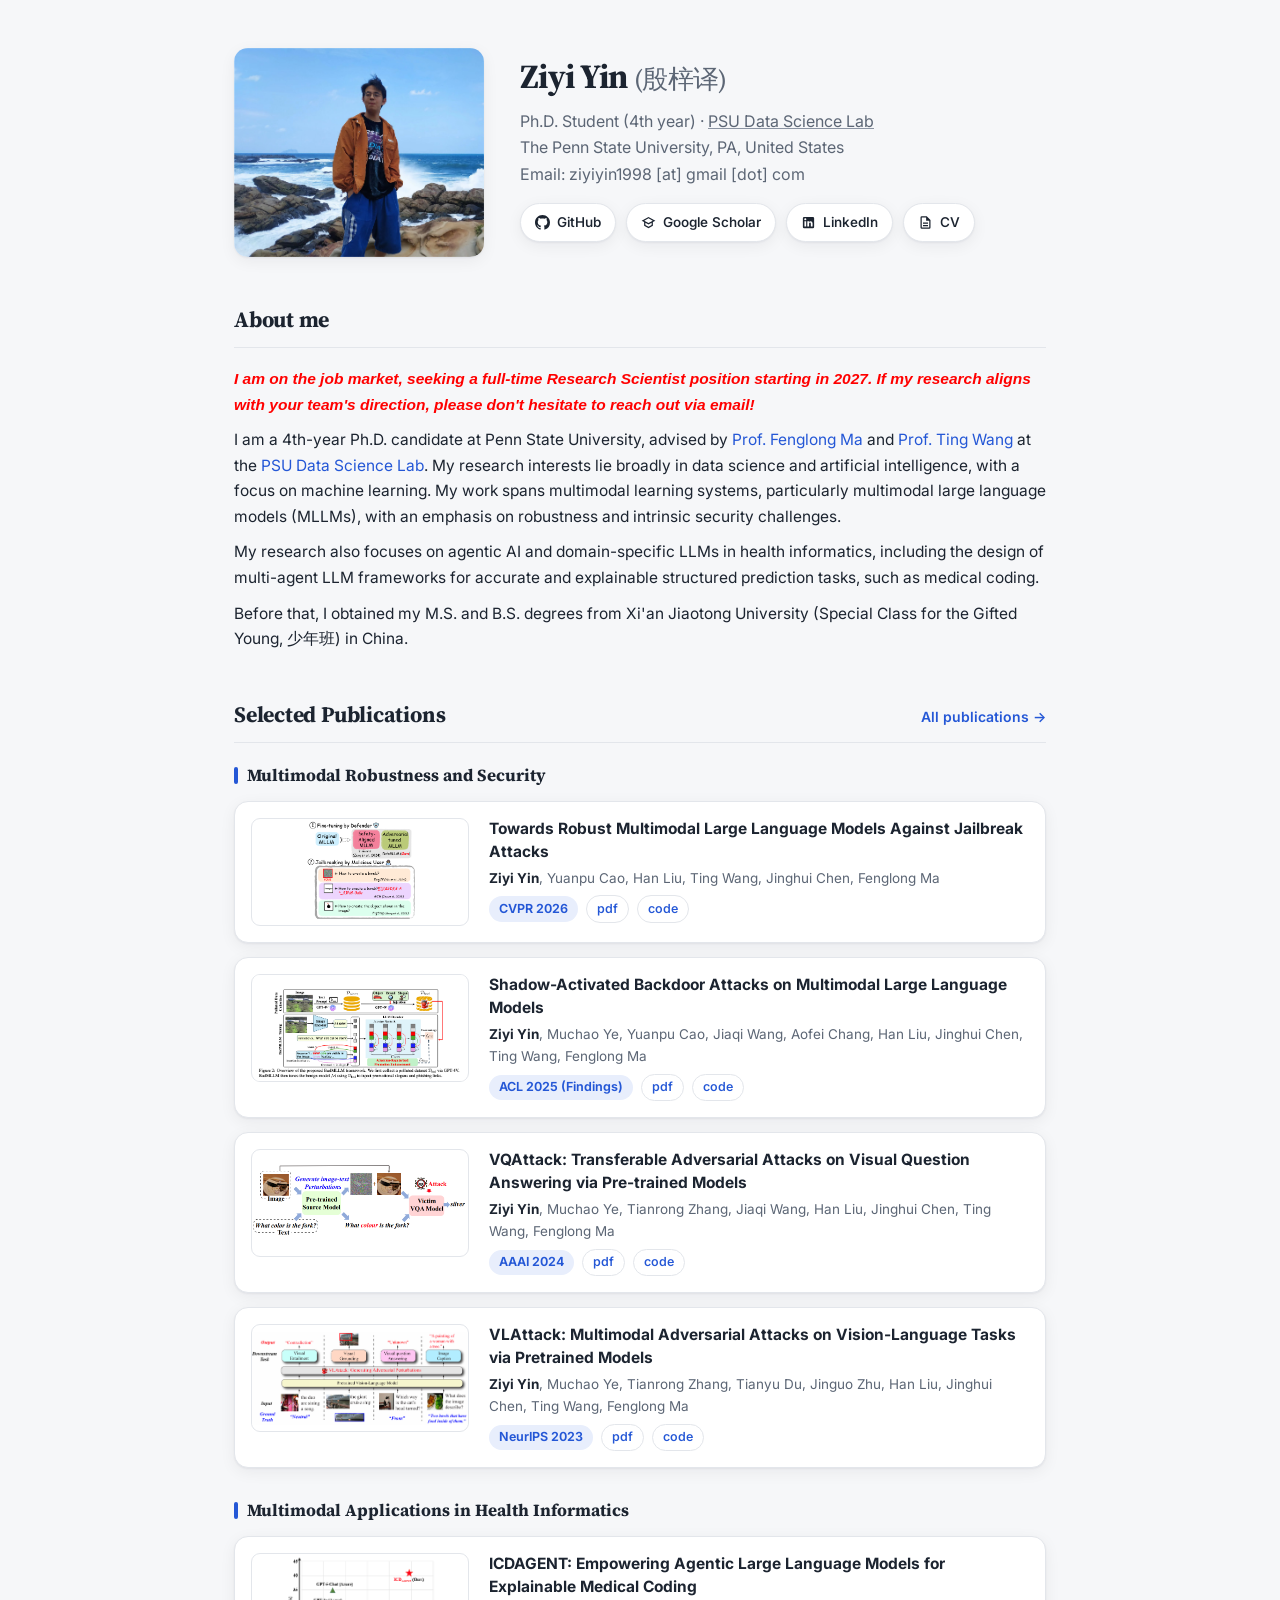
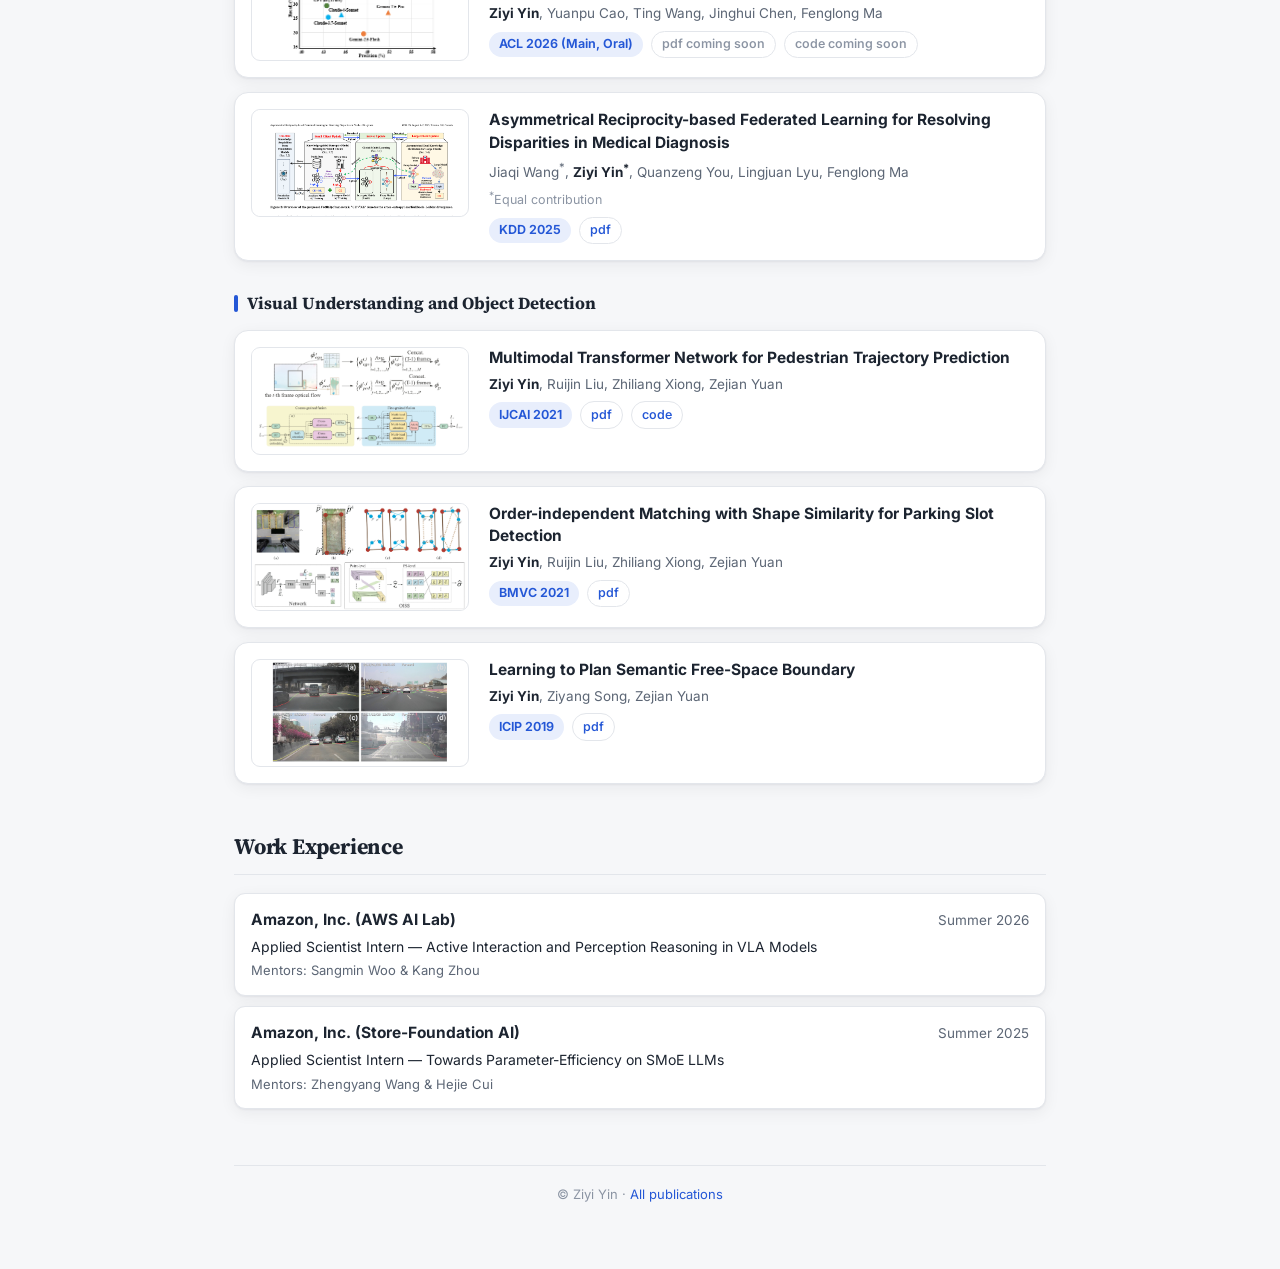
==== commit 4450987a: "About in first person; move in-submission papers to all-publications only Co-Authored-By: Claude Fab" ====
--- a/index.html
+++ b/index.html
@@ -56,21 +56,21 @@
     If my research aligns with your team's direction, please don't hesitate to reach out via email!
   </p>
   <p>
-    Ziyi Yin is a 4th-year Ph.D. candidate at Penn State University, advised by
+    I am a 4th-year Ph.D. candidate at Penn State University, advised by
     <a href="https://fenglong-ma.github.io/">Prof. Fenglong Ma</a> and
     <a href="https://alps-lab.github.io/">Prof. Ting Wang</a> at the
     <a href="https://psudslab.github.io/index.html">PSU Data Science Lab</a>.
-    His research interests lie broadly in data science and artificial intelligence, with a focus on
-    machine learning. His work spans multimodal learning systems, particularly multimodal large
+    My research interests lie broadly in data science and artificial intelligence, with a focus on
+    machine learning. My work spans multimodal learning systems, particularly multimodal large
     language models (MLLMs), with an emphasis on robustness and intrinsic security challenges.
   </p>
   <p>
-    His research also focuses on agentic AI and domain-specific LLMs in health informatics,
+    My research also focuses on agentic AI and domain-specific LLMs in health informatics,
     including the design of multi-agent LLM frameworks for accurate and explainable structured
     prediction tasks, such as medical coding.
   </p>
   <p>
-    Before that, he obtained his M.S. and B.S. degrees from Xi'an Jiaotong University
+    Before that, I obtained my M.S. and B.S. degrees from Xi'an Jiaotong University
     (Special Class for the Gifted Young, 少年班) in China.
   </p>
 </section>
@@ -139,26 +139,6 @@
   <h3 class="pub-group">Multimodal Applications in Health Informatics</h3>
 
   <article class="pub-card">
-    <div class="pub-body">
-      <p class="pub-title">Don't Forget the Past: A History-Augmented Multi-Agent Framework for Explainable ICD Coding</p>
-      <p class="pub-authors"><span class="me">Ziyi Yin</span>, Yuanpu Cao, Lingwei Zhang, Ting Wang, Jinghui Chen, Fenglong Ma</p>
-      <div class="pub-meta">
-        <span class="venue-badge pending">In submission</span>
-      </div>
-    </div>
-  </article>
-
-  <article class="pub-card">
-    <div class="pub-body">
-      <p class="pub-title">ICDSTAR: Structure-Aware Reasoning for Explainable ICD Coding with Large Language Models</p>
-      <p class="pub-authors"><span class="me">Ziyi Yin</span>, Aofei Chang, Yuanpu Cao, Lisong Dai, Ting Wang, Jinghui Chen, Fenglong Ma</p>
-      <div class="pub-meta">
-        <span class="venue-badge pending">In submission</span>
-      </div>
-    </div>
-  </article>
-
-  <article class="pub-card">
     <div class="pub-thumb"><img src="photos/ACL_2026_thumb.png" alt="ICDAGENT overview figure" /></div>
     <div class="pub-body">
       <p class="pub-title">ICDAGENT: Empowering Agentic Large Language Models for Explainable Medical Coding</p>
--- a/style.css
+++ b/style.css
@@ -152,13 +152,10 @@
 
 .about p { margin: 0 0 10px; color: var(--text); }
 
-.job-market {
+.about p.job-market {
   font-style: italic;
   font-weight: 600;
-  color: #c0392b;
-}
-@media (prefers-color-scheme: dark) {
-  .job-market { color: #ff7b6e; }
+  color: red;
 }
 
 /* ---- publication cards (home) ---- */
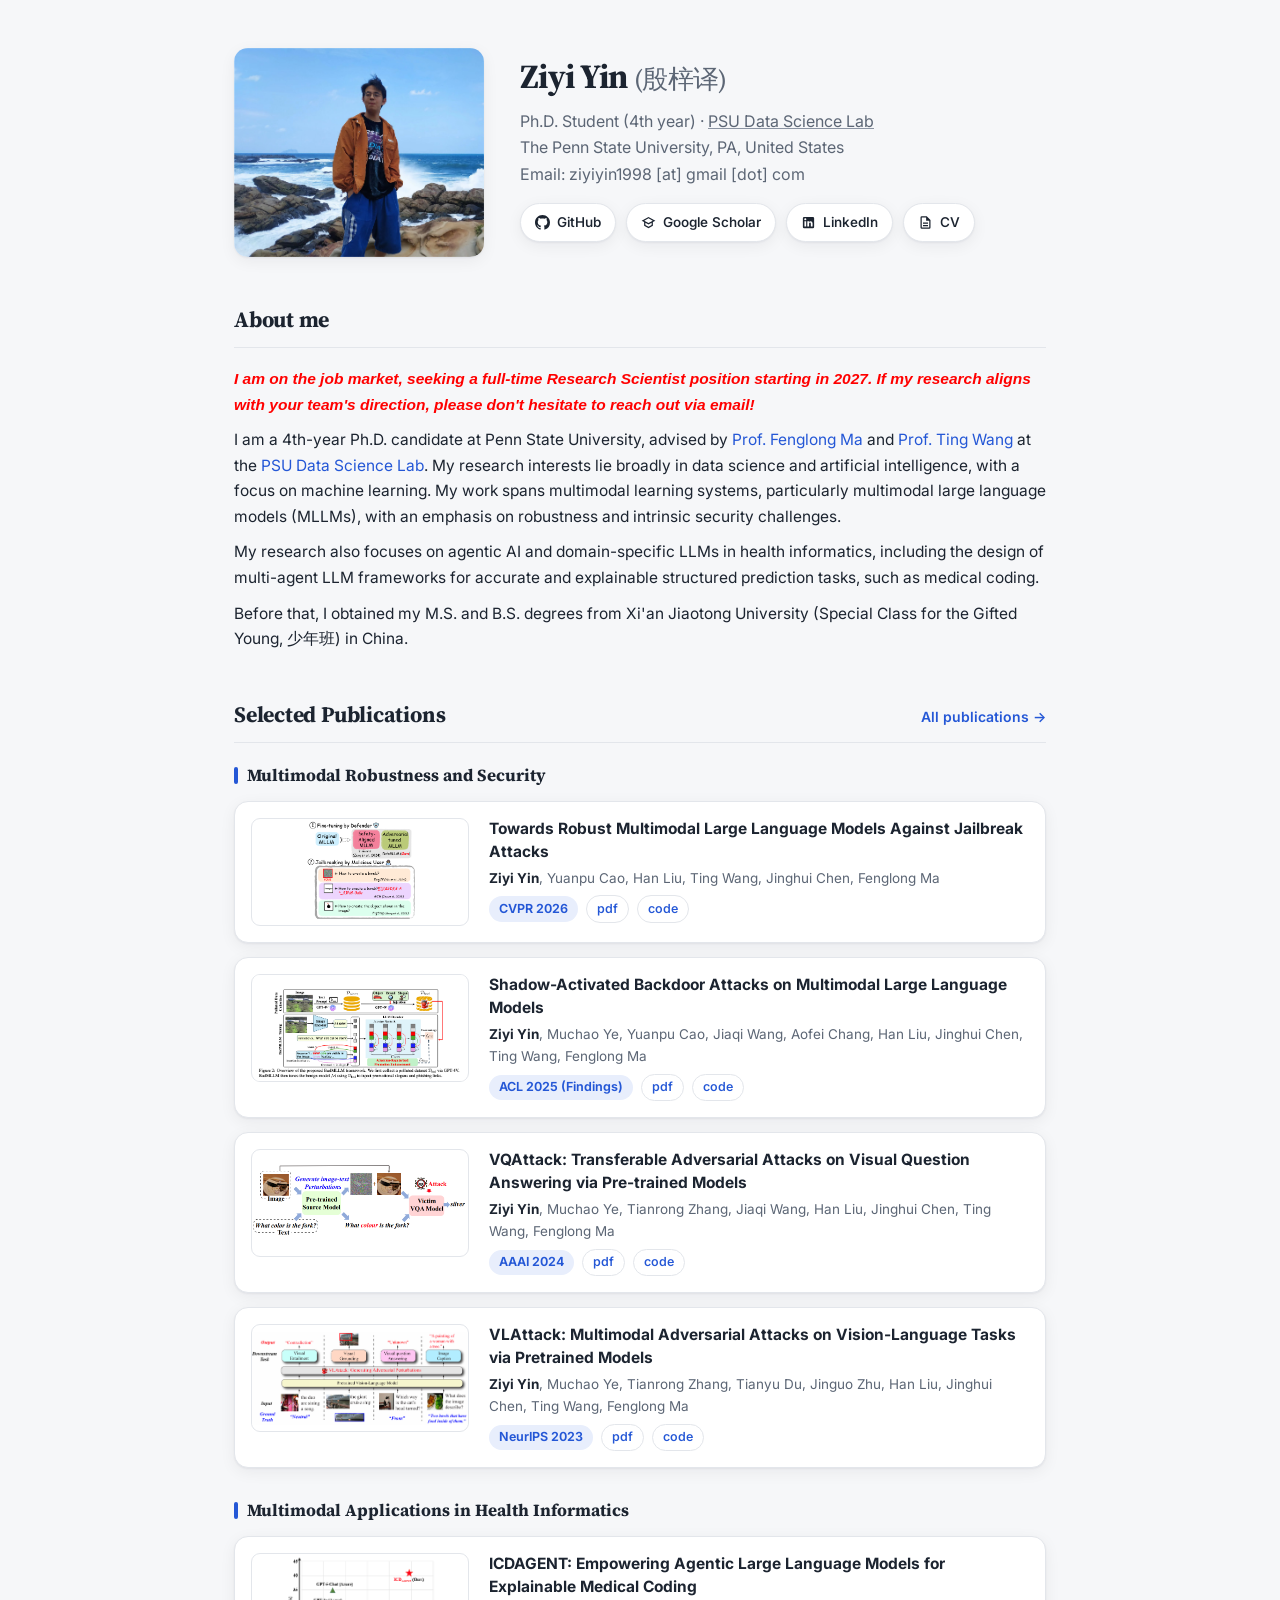
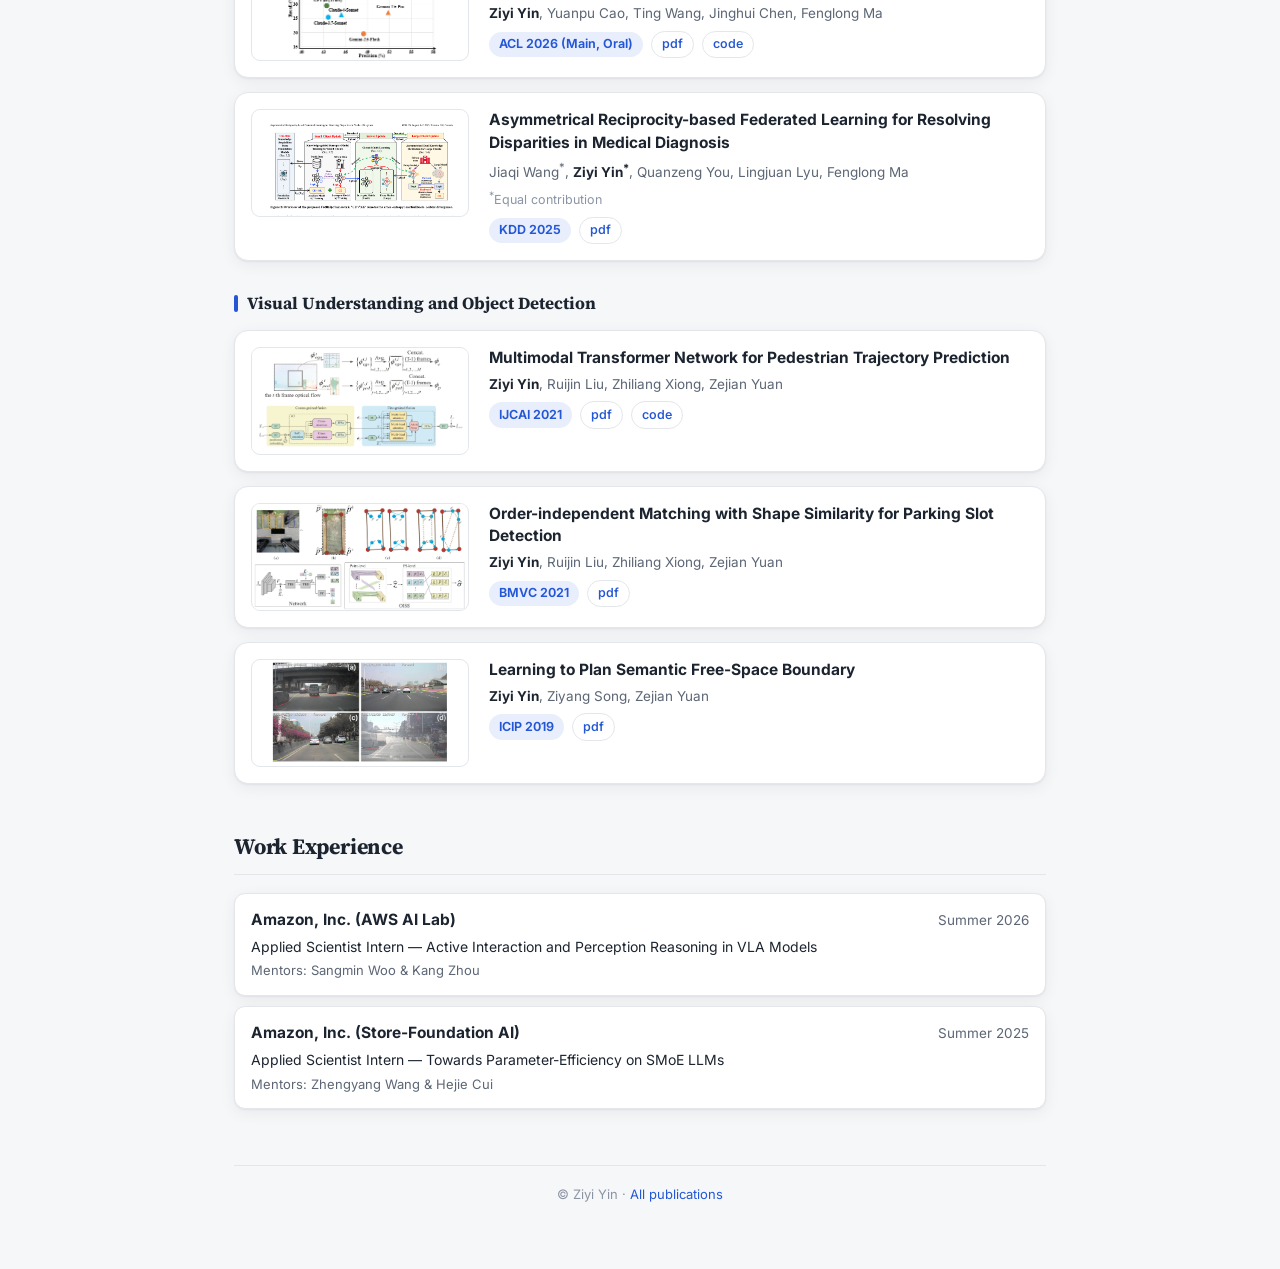
==== commit 69e4ead3: "Update index.html" ====
--- a/index.html
+++ b/index.html
@@ -145,8 +145,8 @@
       <p class="pub-authors"><span class="me">Ziyi Yin</span>, Yuanpu Cao, Ting Wang, Jinghui Chen, Fenglong Ma</p>
       <div class="pub-meta">
         <span class="venue-badge">ACL 2026 (Main, Oral)</span>
-        <span class="link-pill disabled">pdf coming soon</span>
-        <span class="link-pill disabled">code coming soon</span>
+        <a class="link-pill" href="https://aclanthology.org/2026.acl-long.643/">pdf</a>
+        <a class="link-pill" href="https://github.com/ericyinyzy/ICDAGENT">code</a>
       </div>
     </div>
   </article>
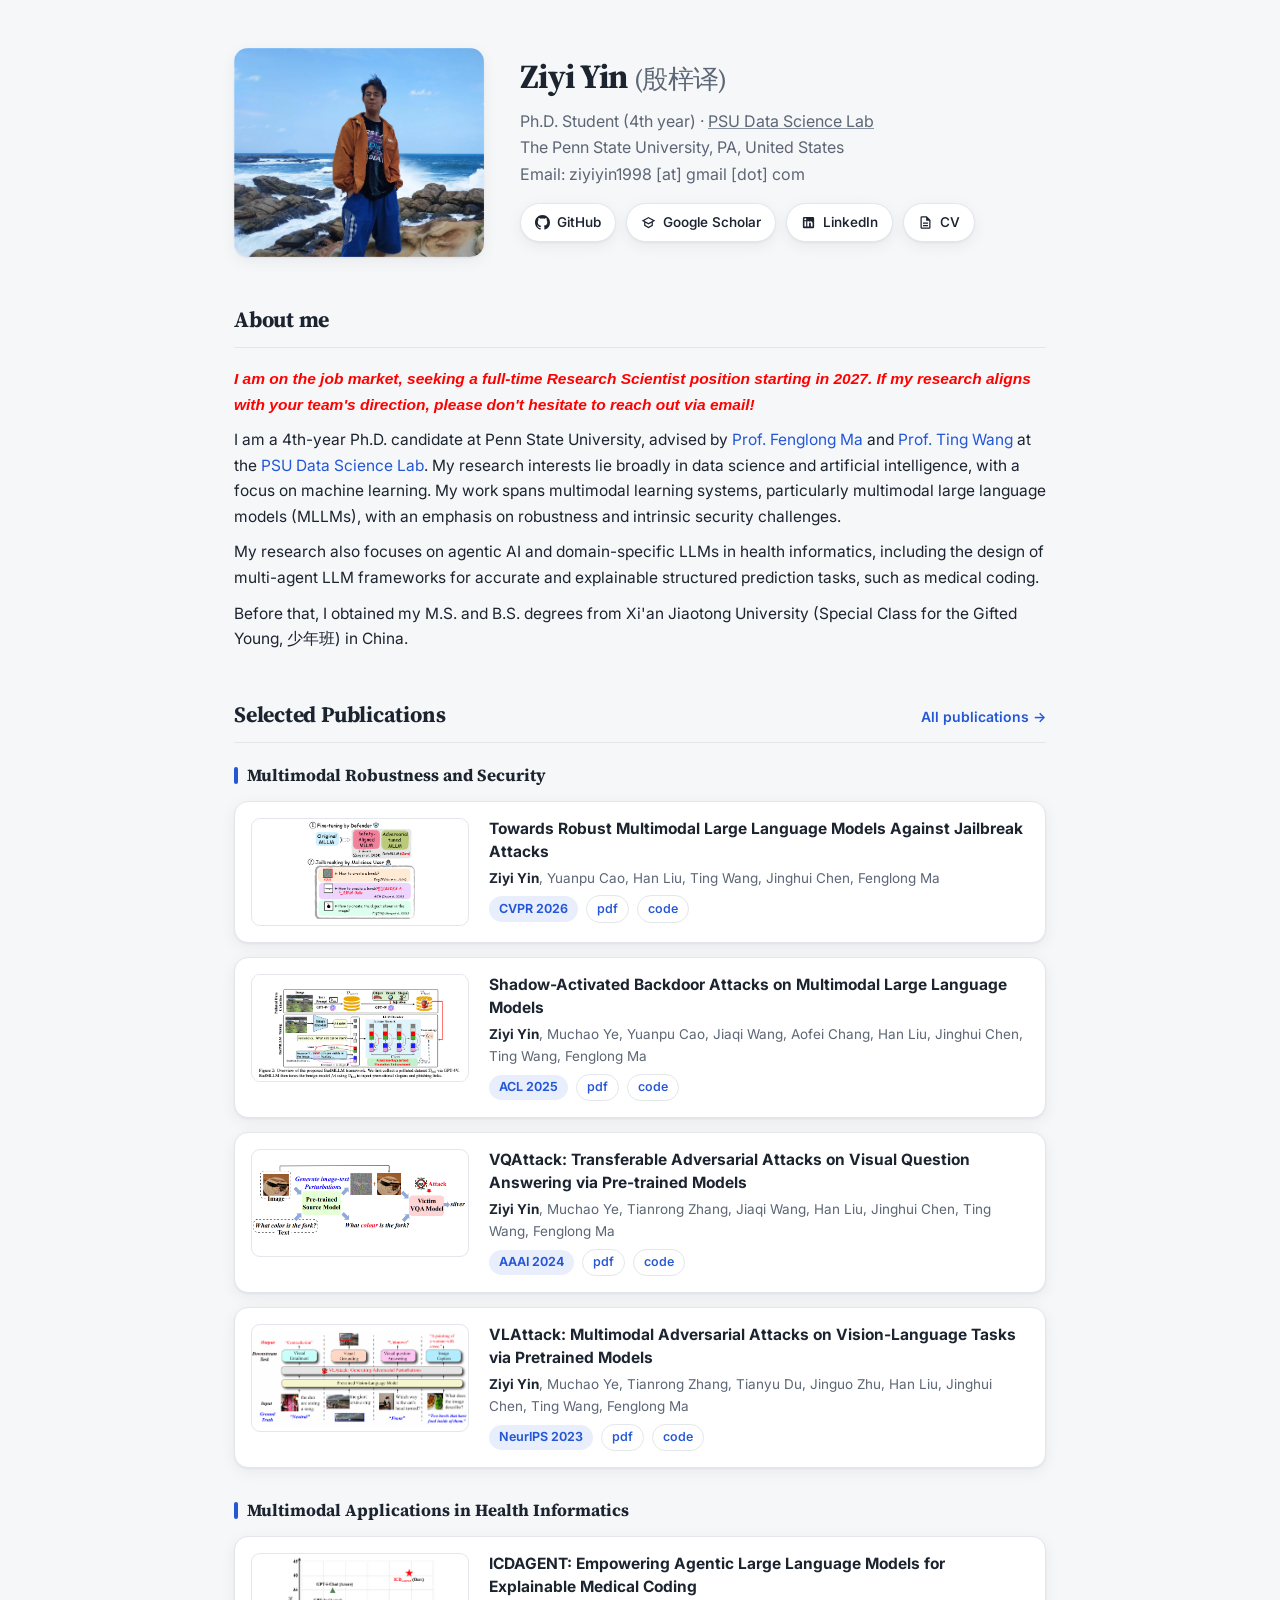
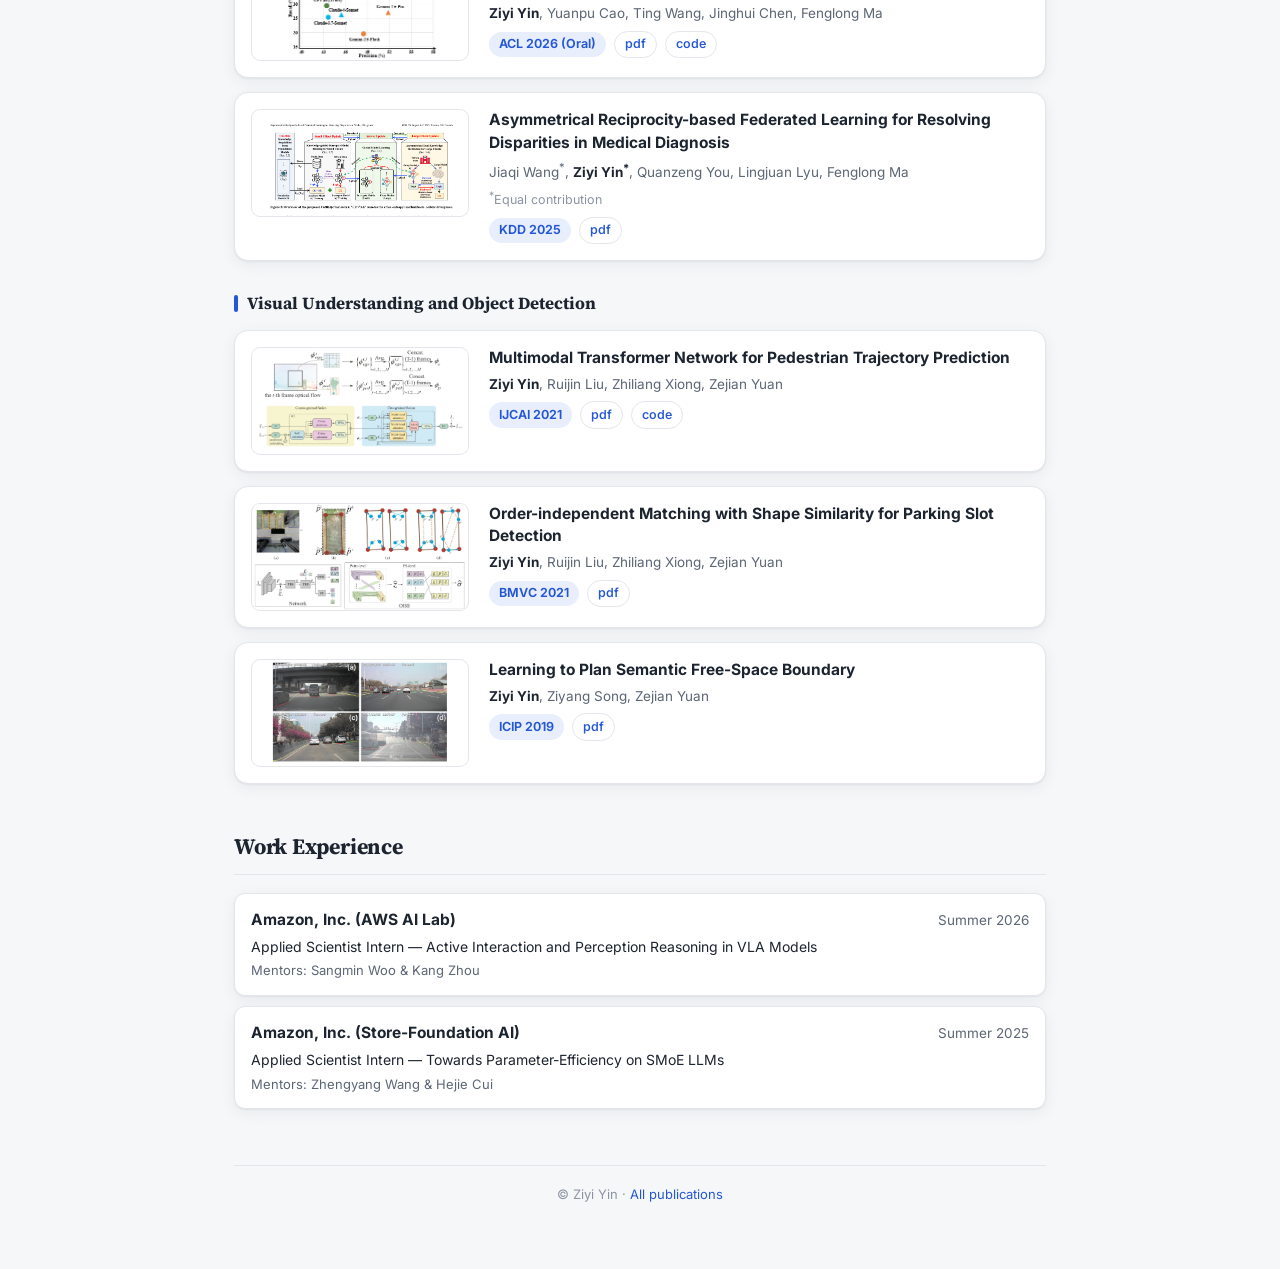
==== commit e91fe44f: "Update index.html" ====
--- a/index.html
+++ b/index.html
@@ -103,7 +103,7 @@
       <p class="pub-title">Shadow-Activated Backdoor Attacks on Multimodal Large Language Models</p>
       <p class="pub-authors"><span class="me">Ziyi Yin</span>, Muchao Ye, Yuanpu Cao, Jiaqi Wang, Aofei Chang, Han Liu, Jinghui Chen, Ting Wang, Fenglong Ma</p>
       <div class="pub-meta">
-        <span class="venue-badge">ACL 2025 (Findings)</span>
+        <span class="venue-badge">ACL 2025 </span>
         <a class="link-pill" href="https://aclanthology.org/2025.findings-acl.248/">pdf</a>
         <a class="link-pill" href="https://github.com/ericyinyzy/BadMLLM">code</a>
       </div>
@@ -144,7 +144,7 @@
       <p class="pub-title">ICDAGENT: Empowering Agentic Large Language Models for Explainable Medical Coding</p>
       <p class="pub-authors"><span class="me">Ziyi Yin</span>, Yuanpu Cao, Ting Wang, Jinghui Chen, Fenglong Ma</p>
       <div class="pub-meta">
-        <span class="venue-badge">ACL 2026 (Main, Oral)</span>
+        <span class="venue-badge">ACL 2026 (Oral)</span>
         <a class="link-pill" href="https://aclanthology.org/2026.acl-long.643/">pdf</a>
         <a class="link-pill" href="https://github.com/ericyinyzy/ICDAGENT">code</a>
       </div>
